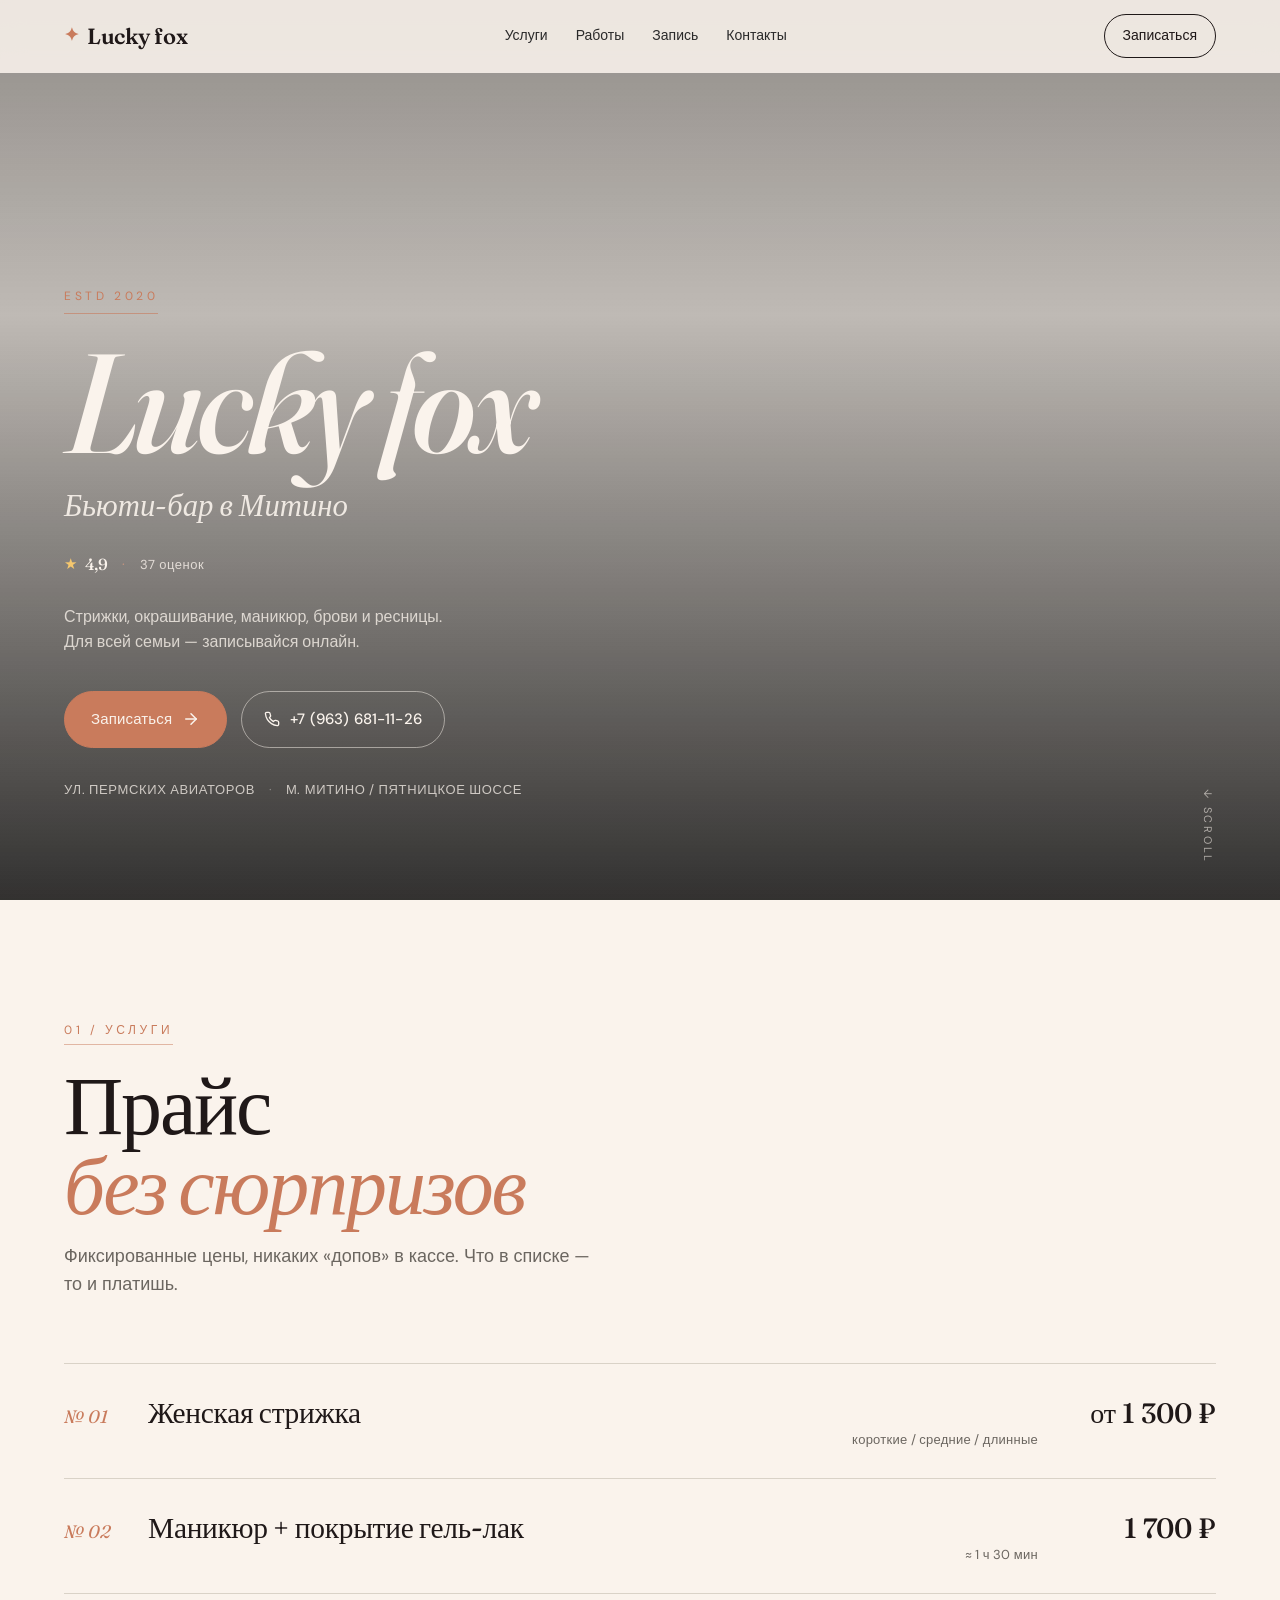
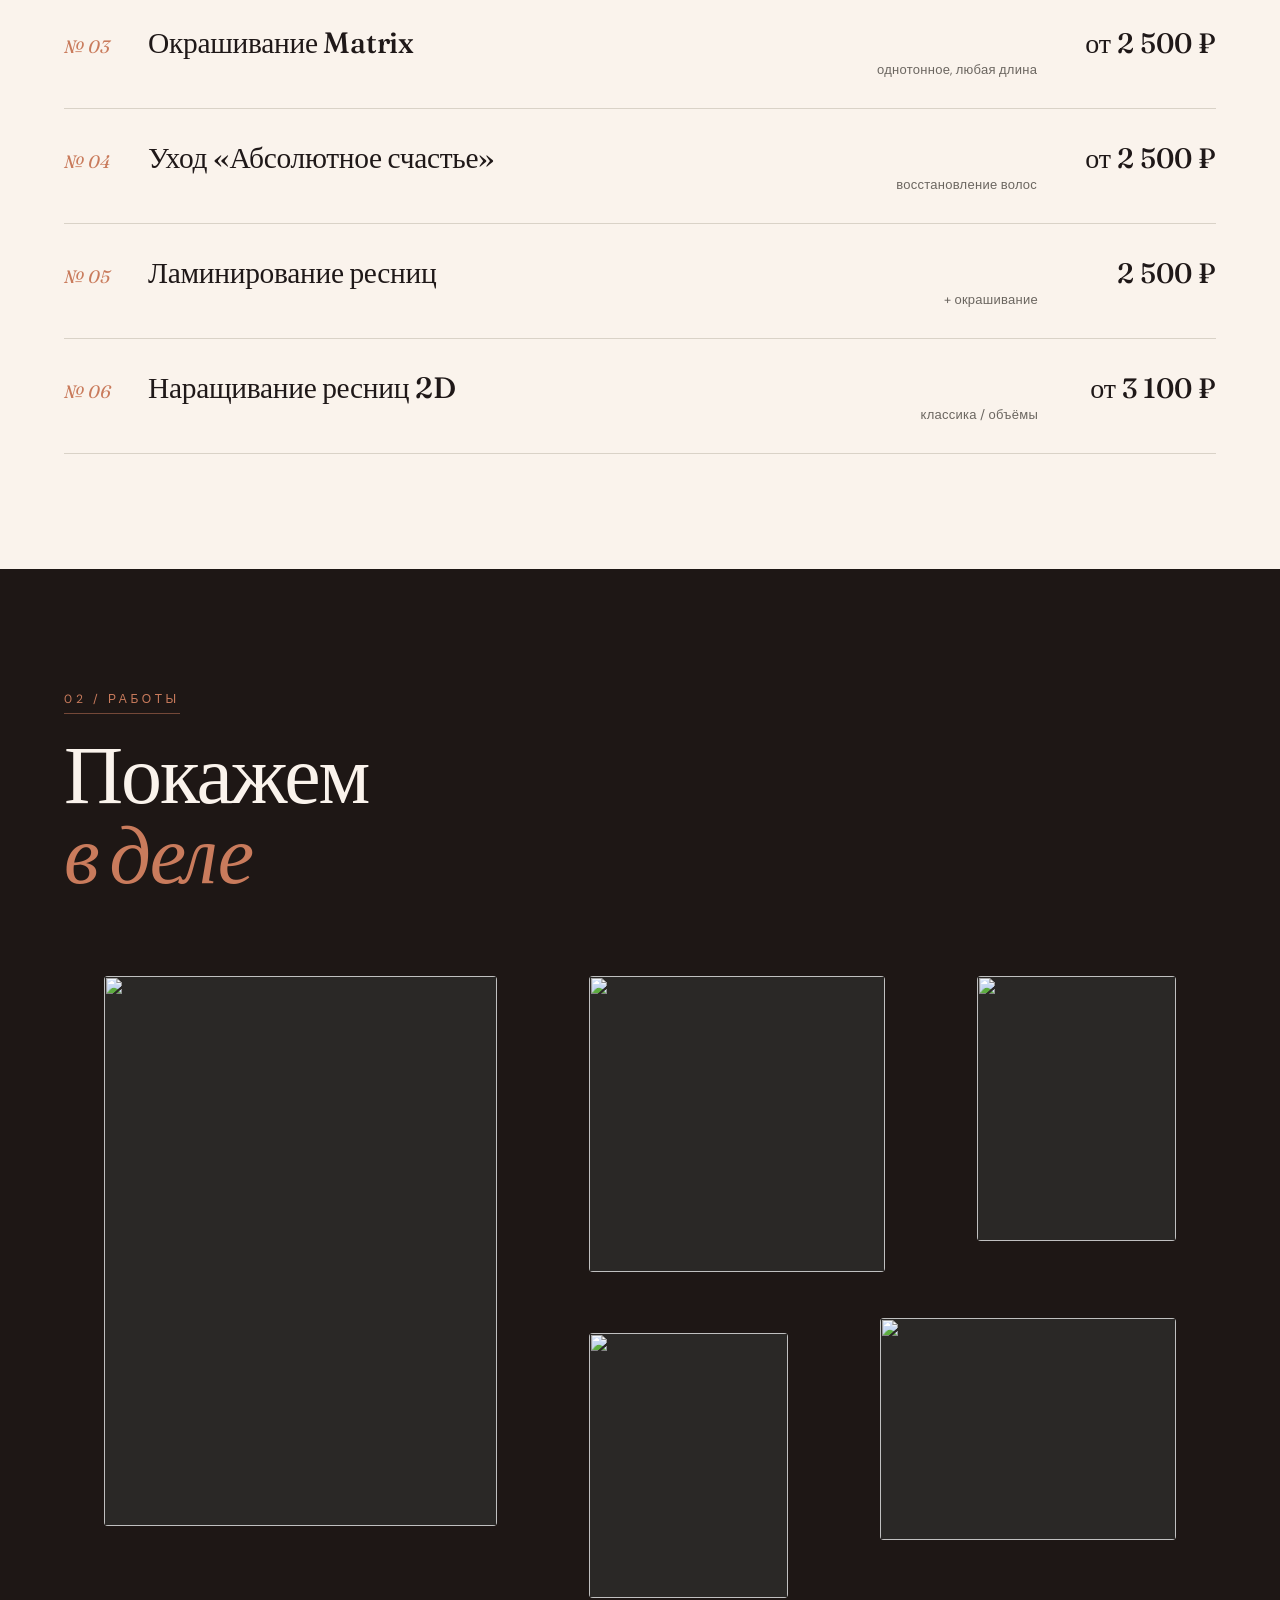
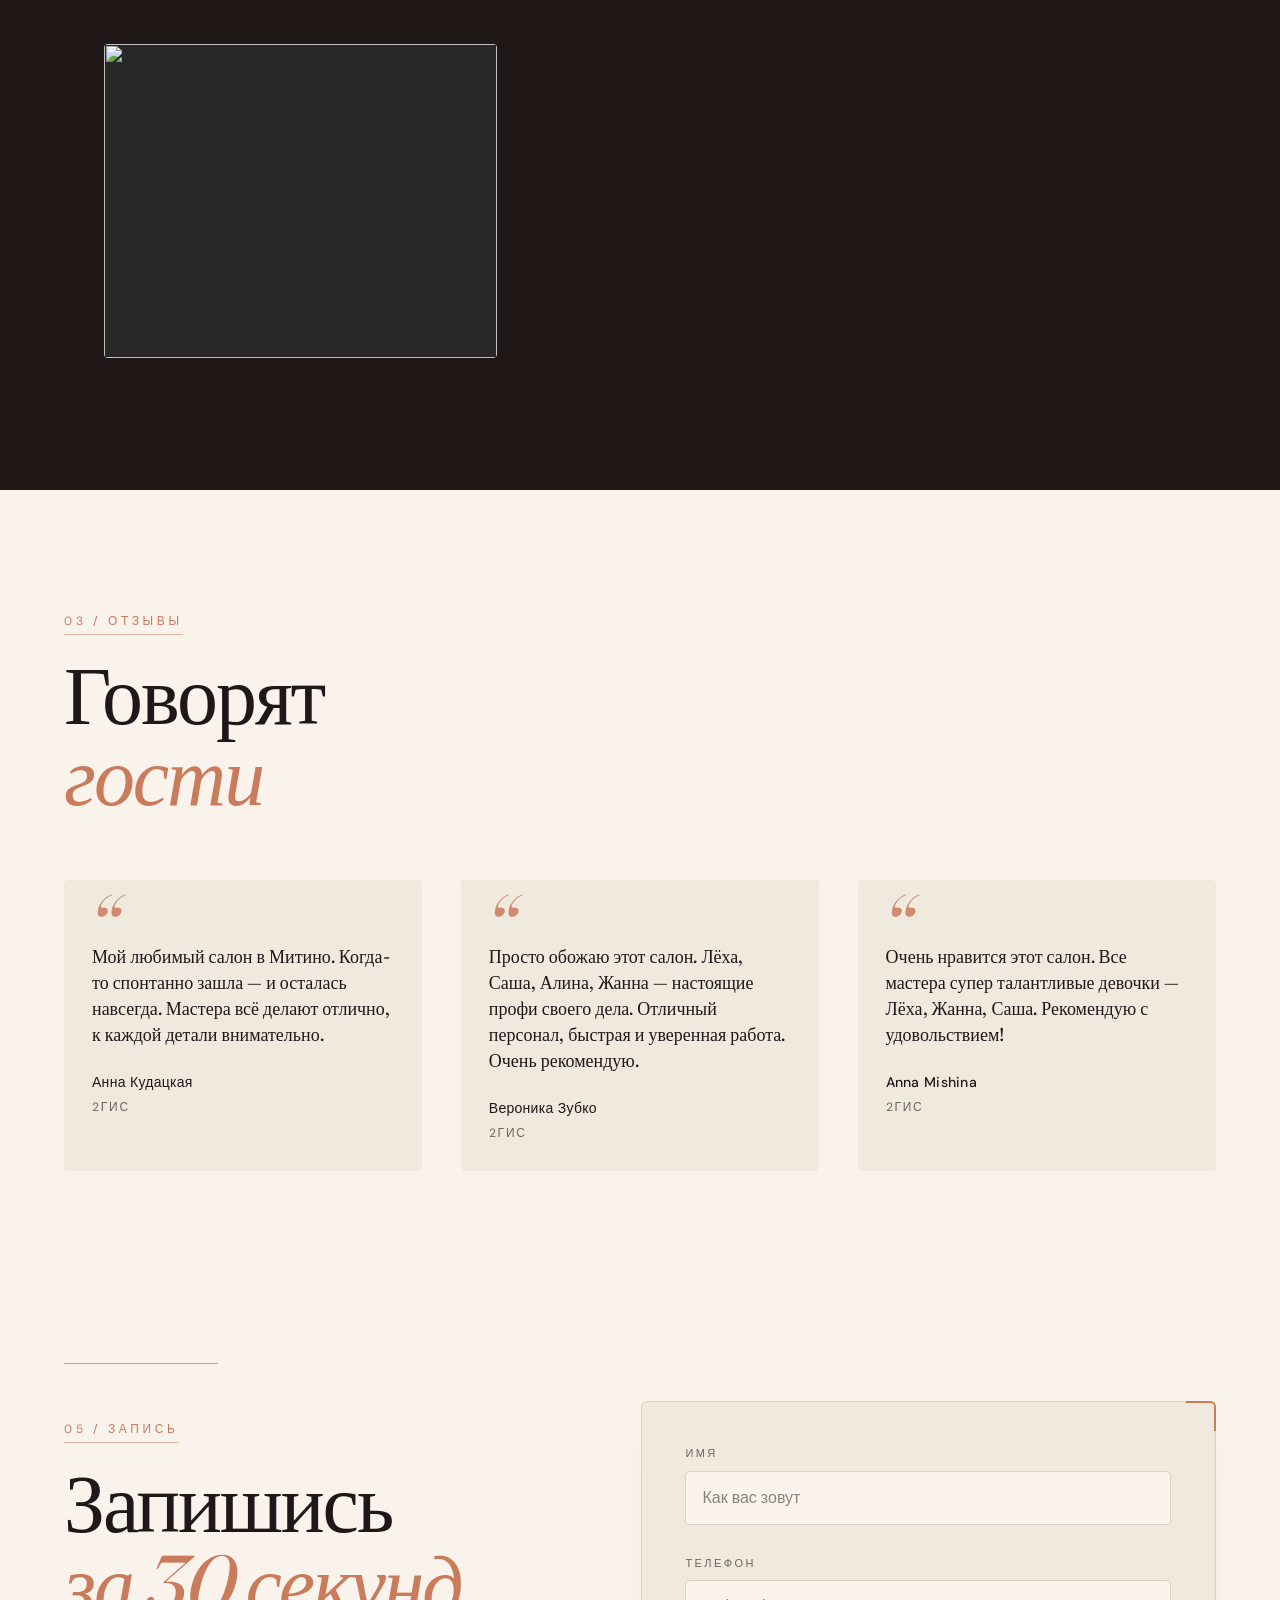
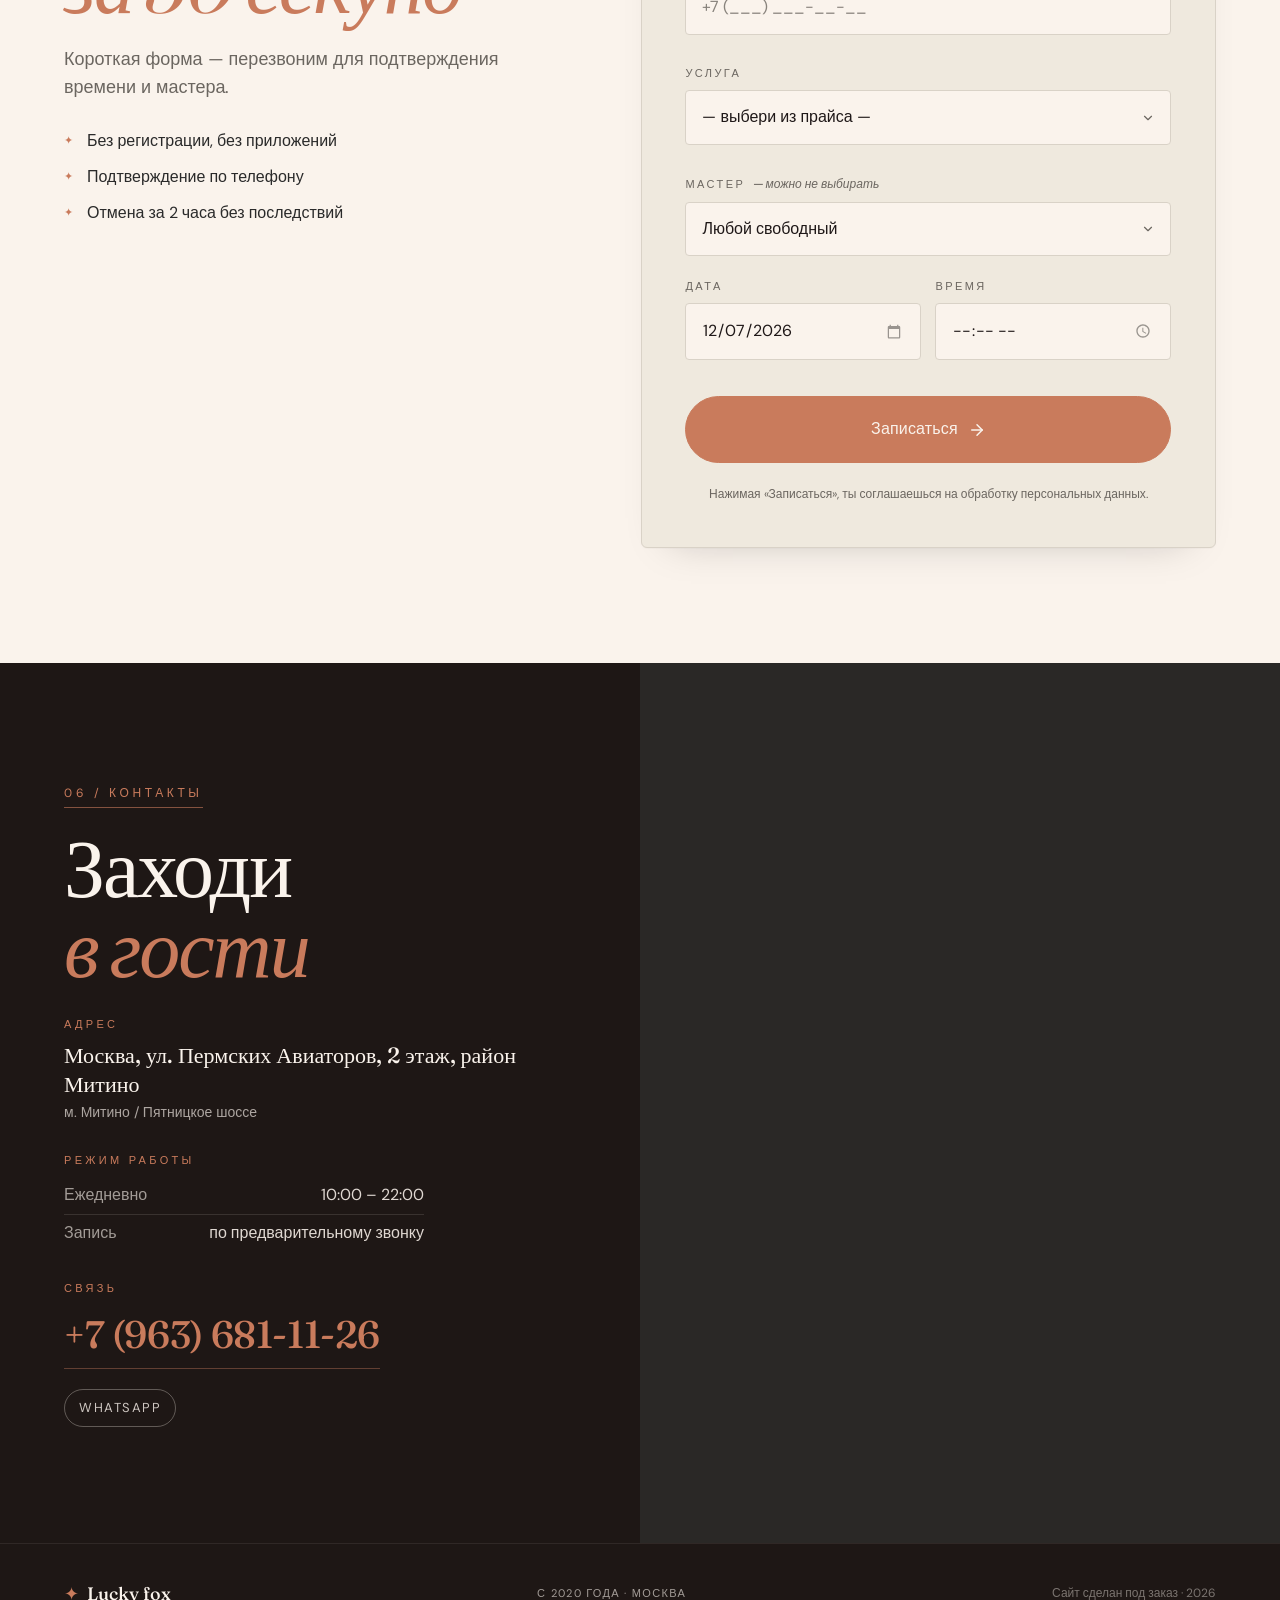
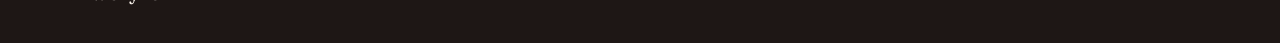
==== lucky-fox.html @ ecc1c4a0 "Lucky fox: initial landing" ====
<!DOCTYPE html>
<html lang="ru">
<head>
  <meta charset="UTF-8" />
  <meta name="viewport" content="width=device-width, initial-scale=1, viewport-fit=cover" />
  <title data-bind="title">Барбершоп</title>
  <meta name="description" content="" data-bind="meta_description" />

  <link rel="preconnect" href="https://fonts.googleapis.com" />
  <link rel="preconnect" href="https://fonts.gstatic.com" crossorigin />
  <link
    href="https://fonts.googleapis.com/css2?family=Fraunces:opsz,wght@9..144,400;9..144,500;9..144,600;9..144,700&family=DM+Sans:opsz,wght@9..40,400;9..40,500;9..40,600&display=swap"
    rel="stylesheet"
  />
  <style>
/* ============================================================
   ТОПОР · Барбершоп — Editorial Minimalism
   Шрифты: Fraunces (display, variable serif) + DM Sans (body)
   Все настраиваемые значения — в :root и инжектятся из config.js
   ============================================================ */

:root {
  /* Цвета (переопределяются из config.js через JS) */
  --accent: #B8835A;
  --accent-dark: #8E5F3E;
  --ink: #0F0F0F;
  --ink-soft: #2A2A2A;
  --muted: #6B6660;
  --line: #D9D2C7;
  --paper: #F5F1EB;
  --paper-soft: #EFE9DE;
  --paper-dark: #1A1A1A;
  --paper-dark-soft: #2A2826;

  /* Типографика */
  --display: "Fraunces", "Times New Roman", serif;
  --body: "DM Sans", -apple-system, BlinkMacSystemFont, "Segoe UI", sans-serif;

  /* Ритм */
  --section-px: clamp(20px, 5vw, 96px);
  --section-py: clamp(64px, 9vw, 140px);
  --max-w: 1320px;
}

* { box-sizing: border-box; }
html { scroll-behavior: smooth; }
body {
  margin: 0;
  font-family: var(--body);
  font-size: 17px;
  line-height: 1.55;
  color: var(--ink);
  background: var(--paper);
  -webkit-font-smoothing: antialiased;
  text-rendering: optimizeLegibility;
}
img { max-width: 100%; display: block; }
a { color: inherit; text-decoration: none; }
button { font: inherit; cursor: pointer; }

/* ===== TOPBAR ===== */
.topbar {
  position: fixed; top: 0; left: 0; right: 0; z-index: 50;
  display: flex; align-items: center; justify-content: space-between;
  padding: 14px var(--section-px);
  background: color-mix(in srgb, var(--paper) 88%, transparent);
  backdrop-filter: blur(12px);
  -webkit-backdrop-filter: blur(12px);
  border-bottom: 1px solid transparent;
  transition: border-color .2s, padding .2s;
}
.topbar.is-scrolled { border-bottom-color: var(--line); padding-top: 10px; padding-bottom: 10px; }
.topbar__brand {
  display: inline-flex; align-items: center; gap: 8px;
  font-family: var(--display); font-weight: 600; font-size: 22px;
  letter-spacing: -.01em;
}
.topbar__mark { color: var(--accent); font-size: 18px; transform: translateY(-1px); }
.topbar__nav { display: flex; gap: 28px; font-size: 14px; }
.topbar__nav a {
  position: relative; padding: 6px 0;
  color: var(--ink-soft); transition: color .15s;
}
.topbar__nav a:hover { color: var(--accent); }
.topbar__cta {
  padding: 10px 18px;
  border: 1px solid var(--ink);
  border-radius: 999px;
  font-size: 14px; font-weight: 500;
  transition: background .15s, color .15s;
}
.topbar__cta:hover { background: var(--ink); color: var(--paper); }

@media (max-width: 820px) {
  .topbar { padding: 10px 16px; }
  .topbar__nav { display: none; }
  .topbar__brand { font-size: 18px; }
  .topbar__cta { padding: 8px 14px; font-size: 13px; }
}

/* ===== HERO ===== */
.hero {
  position: relative; min-height: 100vh;
  display: flex; align-items: flex-end;
  padding: 120px var(--section-px) clamp(60px, 8vw, 100px);
  color: var(--paper); overflow: hidden;
}
.hero__media {
  position: absolute; inset: 0;
  background-size: cover; background-position: center;
  transform: scale(1.05);
  animation: heroZoom 18s ease-out forwards;
}
@keyframes heroZoom { to { transform: scale(1); } }
.hero__veil {
  position: absolute; inset: 0;
  background: linear-gradient(
    180deg,
    rgba(15,15,15,.45) 0%,
    rgba(15,15,15,.25) 35%,
    rgba(15,15,15,.85) 100%
  );
}
.hero__inner {
  position: relative;
  max-width: 880px;
  width: 100%;
}
.hero__est {
  display: inline-block;
  font-size: 12px; letter-spacing: .3em; text-transform: uppercase;
  color: var(--accent);
  padding-bottom: 8px;
  border-bottom: 1px solid color-mix(in srgb, var(--accent) 60%, transparent);
  margin-bottom: 24px;
  animation: fadeUp .8s .1s both;
}
.hero__title {
  font-family: var(--display);
  font-weight: 500;
  font-size: clamp(56px, 11vw, 168px);
  line-height: .92;
  letter-spacing: -.035em;
  margin: 0 0 18px;
  animation: fadeUp .9s .25s both;
}
.hero__title-name { font-style: italic; }
.hero__tagline {
  font-family: var(--display);
  font-size: clamp(22px, 2.4vw, 32px);
  font-weight: 400;
  font-style: italic;
  margin: 0 0 28px;
  line-height: 1.25;
  max-width: 660px;
  color: color-mix(in srgb, var(--paper) 90%, transparent);
  animation: fadeUp .9s .4s both;
}
.hero__trust {
  display: flex; flex-wrap: wrap; align-items: center;
  gap: 14px;
  margin: 0 0 28px;
  font-size: 13px;
  letter-spacing: .04em;
  color: color-mix(in srgb, var(--paper) 80%, transparent);
  animation: fadeUp .9s .5s both;
}
.hero__trust:empty { display: none; }
.hero__trust-rating {
  display: inline-flex; align-items: center; gap: 7px;
  color: var(--paper);
}
.hero__trust-star { color: #F5C76E; font-size: 15px; line-height: 1; }
.hero__trust-rating strong {
  font-family: var(--display); font-weight: 500;
  font-size: 16px; letter-spacing: -.01em;
}
.hero__trust-sep {
  color: color-mix(in srgb, var(--accent) 75%, var(--paper));
  font-size: 14px;
  opacity: .8;
  user-select: none;
}
.hero__trust-award {
  display: inline-flex; align-items: center; gap: 6px;
  font-style: italic;
  color: color-mix(in srgb, var(--accent) 80%, var(--paper));
}
.hero__trust-award::before {
  content: "✦";
  color: var(--accent);
  font-size: 10px;
  font-style: normal;
}
.hero__offer {
  font-size: 16px;
  max-width: 540px;
  margin: 0 0 36px;
  white-space: pre-line;
  color: color-mix(in srgb, var(--paper) 78%, transparent);
  animation: fadeUp .9s .55s both;
}
.hero__cta-row {
  display: flex; flex-wrap: wrap; gap: 14px;
  margin-bottom: 32px;
  animation: fadeUp .9s .7s both;
}
.hero__address {
  font-size: 13px;
  letter-spacing: .05em;
  text-transform: uppercase;
  color: color-mix(in srgb, var(--paper) 75%, transparent);
  animation: fadeUp .9s .85s both;
}
.hero__address .dot { margin: 0 10px; opacity: .5; }
.hero__scroll {
  position: absolute;
  right: var(--section-px); bottom: clamp(20px, 4vw, 36px);
  font-size: 11px; letter-spacing: .25em; text-transform: uppercase;
  color: color-mix(in srgb, var(--paper) 60%, transparent);
  writing-mode: vertical-rl;
  animation: fadeUp 1s 1s both, bounce 2.6s 2s ease-in-out infinite;
}
@keyframes fadeUp { from { opacity: 0; transform: translateY(24px); } to { opacity: 1; transform: none; } }
@keyframes bounce { 0%, 100% { transform: translateY(0); } 50% { transform: translateY(8px); } }

@media (max-width: 600px) {
  .hero { min-height: 94vh; padding-bottom: 80px; }
  .hero__scroll { display: none; }
  .hero__address { font-size: 12px; }
  .hero__cta-row { width: 100%; }
}

/* ===== BUTTONS ===== */
.btn {
  display: inline-flex; align-items: center; gap: 10px;
  padding: 16px 26px;
  border-radius: 999px;
  font-size: 15px; font-weight: 500;
  letter-spacing: .01em;
  transition: transform .15s, background .15s, color .15s, border-color .15s;
}
.btn:active { transform: translateY(1px); }
.btn--solid {
  background: var(--accent); color: var(--paper);
  border: 1px solid var(--accent);
}
.btn--solid:hover { background: var(--accent-dark); border-color: var(--accent-dark); }
.btn--solid .btn__phone {
  font-family: var(--display); font-weight: 500; font-size: 16px;
  opacity: .85;
}
.btn--ghost {
  background: transparent; color: var(--paper);
  border: 1px solid color-mix(in srgb, var(--paper) 50%, transparent);
}
.btn--ghost:hover {
  border-color: var(--paper);
  background: color-mix(in srgb, var(--paper) 10%, transparent);
}
.btn--ghost-dark {
  background: transparent; color: var(--ink);
  border: 1px solid var(--ink);
}
.btn--ghost-dark:hover { background: var(--ink); color: var(--paper); }
.btn--with-arrow .btn__arrow { transition: transform .25s cubic-bezier(.5,.05,.2,1); }
.btn--with-arrow:hover .btn__arrow { transform: translateX(4px); }
.btn--with-icon { padding: 14px 22px; }
.btn--book {
  padding: 20px 32px;
  font-size: 16px;
  width: 100%;
  justify-content: center;
}
.btn--book .btn__spinner { display: none; animation: spin 1s linear infinite; }
.btn--book.is-loading { pointer-events: none; opacity: .85; }
.btn--book.is-loading .btn__label,
.btn--book.is-loading .btn__arrow { display: none; }
.btn--book.is-loading .btn__spinner { display: inline-block; }
@keyframes spin { to { transform: rotate(360deg); } }

/* ===== SECTIONS ===== */
.section {
  padding: var(--section-py) var(--section-px);
  position: relative;
}
.section--paper { background: var(--paper); color: var(--ink); }
.section--dark { background: var(--paper-dark); color: var(--paper); }
.section__head { max-width: var(--max-w); margin: 0 auto clamp(40px, 5vw, 72px); }
.section__head--inverse { color: var(--paper); }
.eyebrow {
  display: inline-block;
  font-size: 12px; letter-spacing: .3em; text-transform: uppercase;
  color: var(--accent); margin-bottom: 20px;
  padding-bottom: 4px;
  border-bottom: 1px solid color-mix(in srgb, var(--accent) 50%, transparent);
}
.eyebrow--inverse { color: var(--accent); border-bottom-color: color-mix(in srgb, var(--accent) 60%, transparent); }
.section__title {
  font-family: var(--display);
  font-weight: 500;
  font-size: clamp(42px, 6.4vw, 96px);
  line-height: .98;
  letter-spacing: -.025em;
  margin: 0 0 18px;
  max-width: 900px;
}
.section__title em { font-style: italic; color: var(--accent); font-weight: 400; }
.section__title--inverse em { color: var(--accent); }
.section__lede {
  font-size: 18px;
  max-width: 540px;
  color: var(--muted);
  margin: 0;
}

/* ===== SERVICES ===== */
.services {
  list-style: none; padding: 0; margin: 0 auto;
  max-width: var(--max-w);
  border-top: 1px solid var(--line);
}
.services__item {
  display: grid;
  grid-template-columns: 60px 1fr auto auto;
  gap: 24px;
  align-items: baseline;
  padding: 28px 0;
  border-bottom: 1px solid var(--line);
  transition: padding .25s, background .25s;
}
.services__item:hover { padding-left: 12px; padding-right: 12px; background: var(--paper-soft); }
.services__num {
  font-family: var(--display);
  font-style: italic;
  font-size: 18px;
  color: var(--accent);
}
.services__title {
  font-family: var(--display);
  font-size: clamp(22px, 2.3vw, 30px);
  font-weight: 500;
  letter-spacing: -.01em;
  line-height: 1.15;
}
.services__note {
  font-size: 13px;
  color: var(--muted);
  letter-spacing: .02em;
  text-align: right;
}
.services__price {
  font-family: var(--display);
  font-size: clamp(20px, 2.2vw, 28px);
  font-weight: 500;
  color: var(--ink);
  white-space: nowrap;
  min-width: 130px;
  text-align: right;
}

@media (max-width: 700px) {
  .services__item {
    grid-template-columns: 32px 1fr;
    gap: 12px;
    padding: 22px 0;
  }
  .services__item:hover { padding-left: 0; padding-right: 0; background: transparent; }
  .services__title { font-size: 19px; grid-column: 2; }
  .services__num { font-size: 14px; align-self: start; padding-top: 4px; }
  .services__price { grid-column: 2; text-align: left; font-size: 18px; min-width: 0; margin-top: 4px; }
  .services__note { grid-column: 2; text-align: left; }
}

/* ===== GALLERY ===== */
.gallery {
  max-width: var(--max-w); margin: 0 auto;
  display: grid;
  grid-template-columns: repeat(12, 1fr);
  gap: 12px;
  align-items: start;
}
.gallery__item {
  position: relative;
  overflow: hidden;
  border-radius: 4px;
  background: var(--paper-dark-soft);
  aspect-ratio: 4 / 5;
}
/* Асимметричный паттерн для первых 6: */
.gallery__item:nth-child(1) { grid-column: span 5; grid-row: span 2; aspect-ratio: 5 / 7; }
.gallery__item:nth-child(2) { grid-column: span 4; aspect-ratio: 1 / 1; }
.gallery__item:nth-child(3) { grid-column: span 3; aspect-ratio: 3 / 4; }
.gallery__item:nth-child(4) { grid-column: span 3; aspect-ratio: 3 / 4; margin-top: 32px; }
.gallery__item:nth-child(5) { grid-column: span 4; aspect-ratio: 4 / 3; }
.gallery__item:nth-child(6) { grid-column: span 5; aspect-ratio: 5 / 4; }
.gallery__item:nth-child(n+7) { grid-column: span 4; }
.gallery__img {
  width: 100%; height: 100%;
  object-fit: cover;
  transition: transform .8s cubic-bezier(.16,.84,.44,1);
  filter: saturate(.92);
}
.gallery__item:hover .gallery__img { transform: scale(1.04); }
@media (max-width: 820px) {
  .gallery { grid-template-columns: repeat(2, 1fr); gap: 8px; }
  .gallery__item,
  .gallery__item:nth-child(1),
  .gallery__item:nth-child(2),
  .gallery__item:nth-child(3),
  .gallery__item:nth-child(4),
  .gallery__item:nth-child(5),
  .gallery__item:nth-child(6),
  .gallery__item:nth-child(n+7) { grid-column: span 1; grid-row: auto; aspect-ratio: 4 / 5; margin-top: 0; }
  .gallery__item:nth-child(1) { grid-column: 1 / -1; aspect-ratio: 5 / 4; }
}

/* ===== REVIEWS ===== */
.reviews {
  max-width: var(--max-w); margin: 0 auto;
  display: grid;
  grid-template-columns: repeat(3, 1fr);
  gap: clamp(20px, 3vw, 48px);
}
.review {
  position: relative;
  padding: 32px 28px 28px;
  background: var(--paper-soft);
  border-radius: 4px;
}
.review__mark {
  font-family: var(--display);
  font-style: italic;
  font-size: 92px;
  color: var(--accent);
  line-height: .5;
  position: absolute;
  top: 28px; left: 22px;
  opacity: .85;
}
.review__text {
  font-family: var(--display);
  font-size: 18px;
  font-weight: 400;
  line-height: 1.45;
  color: var(--ink);
  margin: 32px 0 24px;
  position: relative;
}
.review__author {
  font-size: 14px;
  font-weight: 500;
  letter-spacing: .02em;
}
.review__source {
  font-size: 12px;
  letter-spacing: .15em;
  text-transform: uppercase;
  color: var(--muted);
  margin-top: 4px;
}
@media (max-width: 820px) { .reviews { grid-template-columns: 1fr; } }

/* ===== MASTERS ===== */
.masters {
  max-width: var(--max-w); margin: 0 auto;
  display: grid;
  grid-template-columns: repeat(3, 1fr);
  gap: clamp(20px, 3vw, 56px);
}
.master__photo-wrap {
  aspect-ratio: 3 / 4;
  overflow: hidden;
  margin-bottom: 18px;
  background: var(--paper-soft);
  border-radius: 4px;
}
.master__photo {
  width: 100%; height: 100%; object-fit: cover;
  filter: grayscale(.15) saturate(.95);
  transition: transform .8s cubic-bezier(.16,.84,.44,1), filter .4s;
}
.master:hover .master__photo { transform: scale(1.03); filter: grayscale(0) saturate(1); }
.master__name {
  font-family: var(--display);
  font-size: 24px; font-weight: 500;
  letter-spacing: -.01em;
  margin: 0 0 4px;
}
.master__role {
  font-size: 13px;
  letter-spacing: .12em;
  text-transform: uppercase;
  color: var(--muted);
}
@media (max-width: 820px) { .masters { grid-template-columns: repeat(2, 1fr); } }
@media (max-width: 480px) { .masters { grid-template-columns: 1fr; } }

/* ===== CONTACTS ===== */
.section--contacts { padding: 0; }
.contacts {
  display: grid;
  grid-template-columns: 1fr 1fr;
  min-height: 640px;
}
.contacts__col--info {
  padding: var(--section-py) var(--section-px);
}
.contacts__col--map {
  background: var(--paper-dark-soft);
  position: relative;
  min-height: 480px;
}
.contacts__block { margin-top: 28px; }
.contacts__label {
  font-size: 11px; letter-spacing: .3em; text-transform: uppercase;
  color: var(--accent); margin-bottom: 8px;
}
.contacts__value {
  font-family: var(--display);
  font-size: 22px; font-weight: 500;
  line-height: 1.3;
  color: var(--paper);
}
.contacts__sub { font-size: 14px; color: color-mix(in srgb, var(--paper) 65%, transparent); margin-top: 4px; }
.contacts__phone {
  display: inline-block;
  font-family: var(--display);
  font-size: clamp(28px, 3vw, 40px);
  font-weight: 500;
  color: var(--accent);
  letter-spacing: -.01em;
  border-bottom: 1px solid color-mix(in srgb, var(--accent) 40%, transparent);
  padding-bottom: 4px;
  transition: color .15s, border-color .15s;
}
.contacts__phone:hover { color: var(--paper); border-color: var(--paper); }
.contacts__socials { display: flex; gap: 16px; margin-top: 20px; }
.contacts__socials a {
  font-size: 13px;
  letter-spacing: .12em;
  text-transform: uppercase;
  color: color-mix(in srgb, var(--paper) 80%, transparent);
  padding: 8px 14px;
  border: 1px solid color-mix(in srgb, var(--paper) 30%, transparent);
  border-radius: 999px;
  transition: border-color .15s, color .15s;
}
.contacts__socials a:hover { color: var(--paper); border-color: var(--paper); }
.hours { list-style: none; padding: 0; margin: 0; }
.hours li {
  display: flex; justify-content: space-between;
  padding: 6px 0;
  font-size: 16px;
  color: color-mix(in srgb, var(--paper) 88%, transparent);
  border-bottom: 1px solid color-mix(in srgb, var(--paper) 12%, transparent);
  max-width: 360px;
}
.hours li:last-child { border-bottom: none; }
.hours span:first-child { color: color-mix(in srgb, var(--paper) 60%, transparent); }

.map { width: 100%; height: 100%; min-height: 480px; }
.map iframe { width: 100%; height: 100%; border: 0; display: block; }

@media (max-width: 900px) {
  .contacts { grid-template-columns: 1fr; }
  .contacts__col--map { min-height: 340px; order: 2; }
  .map { min-height: 340px; }
}

/* ===== FOOTER ===== */
.footer {
  padding: 36px var(--section-px);
  background: var(--paper-dark);
  color: color-mix(in srgb, var(--paper) 60%, transparent);
  display: flex; flex-wrap: wrap; align-items: center; justify-content: space-between;
  gap: 16px;
  font-size: 13px;
  border-top: 1px solid color-mix(in srgb, var(--paper) 8%, transparent);
}
.footer__brand {
  font-family: var(--display);
  font-size: 18px; font-weight: 500;
  color: var(--paper);
  display: inline-flex; gap: 8px;
}
.footer__mark { color: var(--accent); }
.footer__est { letter-spacing: .12em; text-transform: uppercase; font-size: 11px; }
.footer__signature { font-size: 12px; opacity: .7; }

/* ============================================================
   ===== SECTION: BOOKING (форма записи) ======================
   ============================================================ */
.section--booking { background: var(--paper); position: relative; }
.section--booking::before {
  /* Тонкая декоративная линия сверху, отделяющая от мастеров */
  content: "";
  display: block;
  height: 1px;
  width: clamp(80px, 12vw, 160px);
  background: var(--accent);
  position: absolute;
  top: clamp(40px, 6vw, 80px);
  left: var(--section-px);
  opacity: .7;
}

.booking {
  max-width: var(--max-w);
  margin: 0 auto;
  display: grid;
  grid-template-columns: 1fr 1.15fr;
  gap: clamp(40px, 6vw, 96px);
  align-items: start;
  position: relative;
}

.booking__head { padding-top: clamp(8px, 1vw, 16px); }
.booking__head .eyebrow { margin-bottom: 20px; }
.booking__head .section__title { margin-bottom: 22px; }
.booking__head .section__lede { margin-bottom: 28px; }

.booking__points {
  list-style: none; padding: 0; margin: 0;
  display: flex; flex-direction: column;
  gap: 14px;
}
.booking__points li {
  display: flex; align-items: baseline;
  gap: 14px;
  font-size: 16px;
  color: var(--ink-soft);
  line-height: 1.4;
}
.booking__bullet {
  color: var(--accent);
  font-size: 11px;
  transform: translateY(-2px);
}

/* ===== Карточка формы ===== */
.booking__form {
  background: var(--paper-soft);
  border: 1px solid var(--line);
  border-radius: 6px;
  padding: clamp(28px, 3.4vw, 48px);
  display: flex; flex-direction: column;
  gap: 22px;
  position: relative;
  box-shadow: 0 1px 0 rgba(0,0,0,.02), 0 20px 40px -30px rgba(15,15,15,.25);
}
.booking__form[hidden], .booking__success[hidden] { display: none !important; }
/* декоративный «угол» в верхнем правом — едва заметный editorial-штрих */
.booking__form::before {
  content: "";
  position: absolute;
  top: -1px; right: -1px;
  width: 28px; height: 28px;
  border-top: 2px solid var(--accent);
  border-right: 2px solid var(--accent);
  border-top-right-radius: 6px;
  pointer-events: none;
}

/* ===== Поля ===== */
.field { display: flex; flex-direction: column; gap: 8px; }
.field__label {
  font-size: 11px;
  letter-spacing: .22em;
  text-transform: uppercase;
  color: var(--muted);
  font-weight: 500;
}
.field__opt {
  text-transform: none;
  letter-spacing: 0;
  font-style: italic;
  color: var(--muted);
  font-size: 12px;
  margin-left: 2px;
}
.field__input {
  font: inherit;
  font-family: var(--body);
  font-size: 16px;
  color: var(--ink);
  background: var(--paper);
  border: 1px solid var(--line);
  border-radius: 4px;
  padding: 14px 16px;
  width: 100%;
  outline: none;
  transition: border-color .15s, background .15s, box-shadow .15s;
  -webkit-appearance: none;
  appearance: none;
}
.field__input::placeholder { color: color-mix(in srgb, var(--muted) 80%, transparent); }
.field__input:hover { border-color: color-mix(in srgb, var(--accent) 50%, var(--line)); }
.field__input:focus {
  border-color: var(--accent);
  background: var(--paper);
  box-shadow: 0 0 0 3px color-mix(in srgb, var(--accent) 18%, transparent);
}
.field--invalid .field__input { border-color: #B84A4A; background: #FBF3F3; }
.field--invalid .field__input:focus { box-shadow: 0 0 0 3px rgba(184,74,74,.15); }
.field__error {
  font-size: 12px;
  color: #B84A4A;
  letter-spacing: .01em;
  min-height: 0;
  opacity: 0;
  transition: opacity .15s;
}
.field--invalid .field__error { opacity: 1; }

/* select wrapper с кастомной стрелкой */
.field__select-wrap { position: relative; }
.field__select {
  padding-right: 42px;
  cursor: pointer;
  background: var(--paper);
}
.field__select-caret {
  position: absolute;
  right: 16px; top: 50%;
  transform: translateY(-50%);
  pointer-events: none;
  color: var(--muted);
}

/* Дата/время — две колонки */
.field-row {
  display: grid;
  grid-template-columns: 1fr 1fr;
  gap: 14px;
}
/* native date/time picker — иконка контрастнее */
input[type="date"]::-webkit-calendar-picker-indicator,
input[type="time"]::-webkit-calendar-picker-indicator {
  opacity: .55;
  cursor: pointer;
  filter: invert(28%) sepia(8%) saturate(280%) hue-rotate(2deg);
}
input[type="date"]:hover::-webkit-calendar-picker-indicator,
input[type="time"]:hover::-webkit-calendar-picker-indicator { opacity: 1; }

/* CTA подача — pulse-эффект на десктопе, привлекает внимание без агрессии */
.btn--book {
  margin-top: 6px;
  position: relative;
}
.btn--book::after {
  content: "";
  position: absolute;
  inset: 0;
  border-radius: 999px;
  border: 2px solid var(--accent);
  opacity: 0;
  animation: btnPulse 3.2s ease-out 1s infinite;
  pointer-events: none;
}
@keyframes btnPulse {
  0%   { opacity: .55; transform: scale(1); }
  70%  { opacity: 0;   transform: scale(1.08); }
  100% { opacity: 0;   transform: scale(1.08); }
}
.btn--book.is-loading::after,
.btn--book:hover::after { display: none; }

.booking__legal {
  font-size: 12px;
  color: var(--muted);
  margin: 0;
  text-align: center;
  line-height: 1.5;
}

/* ===== Success state ===== */
.booking__success {
  background: var(--paper-soft);
  border: 1px solid var(--line);
  border-radius: 6px;
  padding: clamp(48px, 6vw, 84px) clamp(28px, 4vw, 56px);
  text-align: center;
  position: relative;
  animation: successIn .6s cubic-bezier(.16,.84,.44,1);
}
.booking__success::before {
  content: "";
  position: absolute;
  top: -1px; right: -1px;
  width: 40px; height: 40px;
  border-top: 2px solid var(--accent);
  border-right: 2px solid var(--accent);
  border-top-right-radius: 6px;
}
@keyframes successIn { from { opacity: 0; transform: translateY(8px); } to { opacity: 1; transform: none; } }
.booking__success-mark {
  display: inline-block;
  font-size: 32px;
  color: var(--accent);
  margin-bottom: 18px;
  animation: markIn .8s .2s both cubic-bezier(.16,.84,.44,1);
}
@keyframes markIn { from { opacity: 0; transform: scale(.5) rotate(-12deg); } to { opacity: 1; transform: none; } }
.booking__success-title {
  font-family: var(--display);
  font-weight: 500;
  font-size: clamp(36px, 5vw, 64px);
  line-height: 1;
  letter-spacing: -.025em;
  margin: 0 0 16px;
  color: var(--ink);
}
.booking__success-title em { font-style: italic; color: var(--accent); font-weight: 400; }
.booking__success-lede {
  font-size: 17px;
  color: var(--ink-soft);
  max-width: 460px;
  margin: 0 auto 32px;
  line-height: 1.55;
}
.booking__success-actions {
  display: flex; flex-direction: column;
  align-items: center; gap: 14px;
}
.booking__again {
  background: none; border: 0;
  color: var(--muted);
  font-size: 13px;
  font-style: italic;
  text-decoration: underline;
  text-underline-offset: 3px;
  text-decoration-thickness: 1px;
  cursor: pointer;
  padding: 4px 8px;
}
.booking__again:hover { color: var(--ink); }

/* ===== Mobile layout ===== */
@media (max-width: 900px) {
  .booking { grid-template-columns: 1fr; gap: 36px; }
  .booking__head .section__title { font-size: clamp(40px, 9vw, 64px); }
  .field-row { grid-template-columns: 1fr 1fr; gap: 10px; }
  .booking__form { padding: 24px; }
  .field__input { font-size: 16px; padding: 13px 14px; } /* 16px чтобы iOS не зумил */
}
@media (max-width: 420px) {
  .field-row { grid-template-columns: 1fr; }
}

/* ===== FAB (плавающая кнопка записи) ===== */
.fab {
  position: fixed; right: 16px; bottom: 16px;
  z-index: 60;
  display: none;
  align-items: center; gap: 10px;
  padding: 14px 18px;
  background: var(--accent);
  color: var(--paper);
  border-radius: 999px;
  box-shadow: 0 10px 30px rgba(184, 131, 90, .35), 0 4px 10px rgba(0,0,0,.15);
  font-family: var(--display);
  font-weight: 500;
  font-size: 15px;
  transition: transform .15s, background .15s;
  padding-bottom: max(14px, env(safe-area-inset-bottom));
}
.fab:active { transform: scale(.97); background: var(--accent-dark); }
@media (max-width: 900px) {
  .fab { display: inline-flex; }
}

</style>
</head>
<body>
  <!-- Шапка (мини, прилипает к верху) -->
  <header class="topbar" id="topbar">
    <a class="topbar__brand" href="#top">
      <span class="topbar__mark">✦</span>
      <span data-bind="name">—</span>
    </a>
    <nav class="topbar__nav">
      <a href="#services">Услуги</a>
      <a href="#gallery">Работы</a>
      <a href="#masters">Мастера</a>
      <a href="#booking">Запись</a>
      <a href="#contacts">Контакты</a>
    </nav>
    <a class="topbar__cta" href="#booking">Записаться</a>
  </header>

  <!-- HERO -->
  <section class="hero" id="top">
    <div class="hero__media" data-bind-style="backgroundImage:hero_image_css"></div>
    <div class="hero__veil"></div>
    <div class="hero__inner">
      <div class="hero__est">
        ESTD <span data-bind="est_year">—</span>
      </div>
      <h1 class="hero__title">
        <span class="hero__title-name" data-bind="name">—</span>
      </h1>
      <p class="hero__tagline" data-bind="tagline">—</p>
      <div class="hero__trust" id="hero-trust"><!-- наполняется из config.trust --></div>
      <p class="hero__offer" data-bind="offer">—</p>
      <div class="hero__cta-row">
        <a class="btn btn--solid btn--with-arrow" href="#booking">
          <span>Записаться</span>
          <svg class="btn__arrow" viewBox="0 0 24 24" width="18" height="18" fill="none" stroke="currentColor" stroke-width="2" stroke-linecap="round" stroke-linejoin="round" aria-hidden="true"><line x1="5" y1="12" x2="19" y2="12"/><polyline points="12 5 19 12 12 19"/></svg>
        </a>
        <a class="btn btn--ghost btn--with-icon" data-bind-attr="href:phone_tel">
          <svg viewBox="0 0 24 24" width="16" height="16" fill="none" stroke="currentColor" stroke-width="2" stroke-linecap="round" stroke-linejoin="round" aria-hidden="true"><path d="M22 16.92v3a2 2 0 0 1-2.18 2 19.79 19.79 0 0 1-8.63-3.07 19.5 19.5 0 0 1-6-6 19.79 19.79 0 0 1-3.07-8.67A2 2 0 0 1 4.11 2h3a2 2 0 0 1 2 1.72 12.84 12.84 0 0 0 .7 2.81 2 2 0 0 1-.45 2.11L8.09 9.91a16 16 0 0 0 6 6l1.27-1.27a2 2 0 0 1 2.11-.45 12.84 12.84 0 0 0 2.81.7A2 2 0 0 1 22 16.92z"/></svg>
          <span data-bind="phone">—</span>
        </a>
      </div>
      <div class="hero__address">
        <span data-bind="address_short">—</span>
        <span class="dot">·</span>
        <span data-bind="metro">—</span>
      </div>
    </div>
    <div class="hero__scroll">↓ scroll</div>
  </section>

  <!-- УСЛУГИ -->
  <section class="section section--paper" id="services">
    <div class="section__head">
      <span class="eyebrow">01 / Услуги</span>
      <h2 class="section__title">Прайс<br /><em>без сюрпризов</em></h2>
      <p class="section__lede">
        Фиксированные цены, никаких «допов» в кассе. Что в списке — то и платишь.
      </p>
    </div>
    <ol class="services" id="services-list">
      <!-- наполняется из config.services -->
    </ol>
  </section>

  <!-- ГАЛЕРЕЯ -->
  <section class="section section--dark" id="gallery">
    <div class="section__head section__head--inverse">
      <span class="eyebrow">02 / Работы</span>
      <h2 class="section__title">Покажем<br /><em>в деле</em></h2>
    </div>
    <div class="gallery" id="gallery-grid">
      <!-- наполняется из config.gallery -->
    </div>
  </section>

  <!-- ОТЗЫВЫ -->
  <section class="section section--paper" id="reviews">
    <div class="section__head">
      <span class="eyebrow">03 / Отзывы</span>
      <h2 class="section__title">Говорят<br /><em>гости</em></h2>
    </div>
    <div class="reviews" id="reviews-list">
      <!-- наполняется из config.reviews -->
    </div>
  </section>

  <!-- МАСТЕРА -->
  <section class="section section--paper" id="masters" data-section="masters">
    <div class="section__head">
      <span class="eyebrow">04 / Команда</span>
      <h2 class="section__title">Те, кто<br /><em>работает с тобой</em></h2>
    </div>
    <div class="masters" id="masters-list">
      <!-- наполняется из config.masters -->
    </div>
  </section>

  <!-- ЗАПИСЬ -->
  <section class="section section--paper section--booking" id="booking">
    <div class="booking">
      <div class="booking__head">
        <span class="eyebrow">05 / Запись</span>
        <h2 class="section__title">Запишись<br /><em>за 30 секунд</em></h2>
        <p class="section__lede">
          Короткая форма — перезвоним для подтверждения времени и мастера.
        </p>
        <ul class="booking__points">
          <li><span class="booking__bullet">✦</span> Без регистрации, без приложений</li>
          <li><span class="booking__bullet">✦</span> Подтверждение по телефону</li>
          <li><span class="booking__bullet">✦</span> Отмена за 2 часа без последствий</li>
        </ul>
      </div>

      <form class="booking__form" id="booking-form" novalidate>
        <div class="field">
          <label class="field__label" for="b-name">Имя</label>
          <input class="field__input" id="b-name" name="name" type="text" required minlength="2" autocomplete="given-name" placeholder="Как вас зовут" />
          <div class="field__error" data-error-for="name"></div>
        </div>

        <div class="field">
          <label class="field__label" for="b-phone">Телефон</label>
          <input class="field__input" id="b-phone" name="phone" type="tel" required inputmode="tel" autocomplete="tel" placeholder="+7 (___) ___-__-__" />
          <div class="field__error" data-error-for="phone"></div>
        </div>

        <div class="field">
          <label class="field__label" for="b-service">Услуга</label>
          <div class="field__select-wrap">
            <select class="field__input field__select" id="b-service" name="service" required>
              <option value="">— выбери из прайса —</option>
            </select>
            <svg class="field__select-caret" viewBox="0 0 24 24" width="14" height="14" fill="none" stroke="currentColor" stroke-width="2" stroke-linecap="round" stroke-linejoin="round" aria-hidden="true"><polyline points="6 9 12 15 18 9"/></svg>
          </div>
          <div class="field__error" data-error-for="service"></div>
        </div>

        <div class="field">
          <label class="field__label" for="b-master">
            Мастер <span class="field__opt">— можно не выбирать</span>
          </label>
          <div class="field__select-wrap">
            <select class="field__input field__select" id="b-master" name="master">
              <option value="">Любой свободный</option>
            </select>
            <svg class="field__select-caret" viewBox="0 0 24 24" width="14" height="14" fill="none" stroke="currentColor" stroke-width="2" stroke-linecap="round" stroke-linejoin="round" aria-hidden="true"><polyline points="6 9 12 15 18 9"/></svg>
          </div>
        </div>

        <div class="field-row">
          <div class="field">
            <label class="field__label" for="b-date">Дата</label>
            <input class="field__input" id="b-date" name="date" type="date" required />
            <div class="field__error" data-error-for="date"></div>
          </div>
          <div class="field">
            <label class="field__label" for="b-time">Время</label>
            <input class="field__input" id="b-time" name="time" type="time" required step="900" />
            <div class="field__error" data-error-for="time"></div>
          </div>
        </div>

        <button class="btn btn--solid btn--book btn--with-arrow" type="submit" id="booking-submit">
          <span class="btn__label">Записаться</span>
          <svg class="btn__arrow" viewBox="0 0 24 24" width="18" height="18" fill="none" stroke="currentColor" stroke-width="2" stroke-linecap="round" stroke-linejoin="round" aria-hidden="true"><line x1="5" y1="12" x2="19" y2="12"/><polyline points="12 5 19 12 12 19"/></svg>
          <svg class="btn__spinner" viewBox="0 0 24 24" width="20" height="20" fill="none" stroke="currentColor" stroke-width="2" stroke-linecap="round" aria-hidden="true"><circle cx="12" cy="12" r="9" stroke-opacity=".25"/><path d="M21 12a9 9 0 0 0-9-9"/></svg>
        </button>

        <p class="booking__legal">
          Нажимая «Записаться», ты соглашаешься на обработку персональных данных.
        </p>
      </form>

      <!-- Success state — показывается вместо формы после успешной отправки -->
      <div class="booking__success" id="booking-success" hidden>
        <span class="booking__success-mark">✦</span>
        <h3 class="booking__success-title">Заявка<br /><em>принята</em></h3>
        <p class="booking__success-lede">
          Мы свяжемся с тобой в течение часа, чтобы подтвердить время и мастера.
        </p>
        <div class="booking__success-actions">
          <a class="btn btn--ghost-dark btn--with-icon" data-bind-attr="href:phone_tel">
            <svg viewBox="0 0 24 24" width="16" height="16" fill="none" stroke="currentColor" stroke-width="2" stroke-linecap="round" stroke-linejoin="round" aria-hidden="true"><path d="M22 16.92v3a2 2 0 0 1-2.18 2 19.79 19.79 0 0 1-8.63-3.07 19.5 19.5 0 0 1-6-6 19.79 19.79 0 0 1-3.07-8.67A2 2 0 0 1 4.11 2h3a2 2 0 0 1 2 1.72 12.84 12.84 0 0 0 .7 2.81 2 2 0 0 1-.45 2.11L8.09 9.91a16 16 0 0 0 6 6l1.27-1.27a2 2 0 0 1 2.11-.45 12.84 12.84 0 0 0 2.81.7A2 2 0 0 1 22 16.92z"/></svg>
            <span>Позвонить сейчас</span>
          </a>
          <button class="booking__again" id="booking-again" type="button">или записаться ещё раз</button>
        </div>
      </div>
    </div>
  </section>

  <!-- КОНТАКТЫ -->
  <section class="section section--dark section--contacts" id="contacts">
    <div class="contacts">
      <div class="contacts__col contacts__col--info">
        <span class="eyebrow eyebrow--inverse">06 / Контакты</span>
        <h2 class="section__title section__title--inverse">
          Заходи<br /><em>в гости</em>
        </h2>

        <div class="contacts__block">
          <div class="contacts__label">Адрес</div>
          <div class="contacts__value" data-bind="address">—</div>
          <div class="contacts__sub" data-bind="metro">—</div>
        </div>

        <div class="contacts__block">
          <div class="contacts__label">Режим работы</div>
          <ul class="hours" id="hours-list">
            <!-- наполняется из config.hours -->
          </ul>
        </div>

        <div class="contacts__block">
          <div class="contacts__label">Связь</div>
          <a class="contacts__phone" data-bind-attr="href:phone_tel">
            <span data-bind="phone">—</span>
          </a>
          <div class="contacts__socials" id="contacts-socials">
            <!-- наполняется из config.* -->
          </div>
        </div>
      </div>

      <div class="contacts__col contacts__col--map">
        <div class="map" id="map">
          <!-- iframe вставляется через script.js, если задан config.map_embed_src -->
        </div>
      </div>
    </div>
  </section>

  <!-- ФУТЕР -->
  <footer class="footer">
    <div class="footer__brand">
      <span class="footer__mark">✦</span>
      <span data-bind="name">—</span>
    </div>
    <div class="footer__est">
      С <span data-bind="est_year">—</span> года · Москва
    </div>
    <div class="footer__signature">
      Сайт сделан под заказ · <span class="footer__year" id="footer-year"></span>
    </div>
  </footer>

  <!-- Плавающая кнопка записи для мобилы -->
  <a class="fab" href="#booking" aria-label="Записаться">
    <svg viewBox="0 0 24 24" width="20" height="20" fill="none" stroke="currentColor" stroke-width="2" stroke-linecap="round" stroke-linejoin="round" aria-hidden="true">
      <rect x="3" y="4" width="18" height="18" rx="2" ry="2"/>
      <line x1="16" y1="2" x2="16" y2="6"/>
      <line x1="8" y1="2" x2="8" y2="6"/>
      <line x1="3" y1="10" x2="21" y2="10"/>
      <polyline points="9 16 11 18 15 14"/>
    </svg>
    <span class="fab__label">Записаться</span>
  </a>

  <script>
/**
 * Lucky fox, бьюти-бар в Митино.
 * 2ГИС:    https://2gis.ru/moscow/firm/70000001064942504
 *
 * Данные ниже взяты с реальной карточки 2ГИС (рейтинг 4,9 / 37 оценок).
 *
 * ⚠️ Что ещё стоит уточнить с клиентом до отправки:
 *   - Telegram username / ВКонтакте — если есть, добавить
 *   - Год основания (поставил 2020 «на глаз»)
 *   - Фото работ и интерьера от клиента (сейчас stock)
 *   - booking.telegram_bot_token + chat_id — настроить под клиента
 */
window.SITE_CONFIG = {
  // === Идентичность ===
  name: "Lucky fox",
  tagline: "Бьюти-бар в Митино",
  offer: "Стрижки, окрашивание, маникюр, брови и ресницы.\nДля всей семьи — записывайся онлайн.",

  // === Палитра — терракотово-рыжая «лисья», тёплая ===
  colors: {
    accent: "#C97B5C",        // тёплый терракот / медно-лисий
    accent_dark: "#9F5B41",   // насыщенный, для hover
    ink: "#1F1818",           // глубокий уголь
    paper: "#FAF3EC",         // тёплый молочный
    paper_dark: "#1E1715",    // тёмная подложка
  },

  // === Контакты ===
  phone: "+7 (963) 681-11-26",
  phone_link: "+79636811126",
  whatsapp: "+79636811126",
  telegram: "",                              // ⚠️ уточнить username у клиента
  vk: "",                                    // ⚠️ если есть страница ВК — добавить
  instagram: "",                             // соцсеть запрещена в РФ

  // === Trust badge на hero ===
  trust: {
    rating: "4,9",
    review_count: "37",
    review_label: "оценок",
    award: "",                               // ⚠️ если есть награды — добавить
  },

  // === Услуги ===
  // 6 самых популярных позиций — по одной из каждой категории,
  // чтобы клиент с лендинга сразу понял ширину профиля.
  // Полный прайс показывает мастер при записи.
  services: [
    { title: "Женская стрижка",                 price: "от 1 300 ₽", note: "короткие / средние / длинные" },
    { title: "Маникюр + покрытие гель-лак",     price: "1 700 ₽",    note: "≈ 1 ч 30 мин" },
    { title: "Окрашивание Matrix",              price: "от 2 500 ₽", note: "однотонное, любая длина" },
    { title: "Уход «Абсолютное счастье»",       price: "от 2 500 ₽", note: "восстановление волос" },
    { title: "Ламинирование ресниц",            price: "2 500 ₽",    note: "+ окрашивание" },
    { title: "Наращивание ресниц 2D",           price: "от 3 100 ₽", note: "классика / объёмы" },
  ],

  // === Hero-фото (тёплый интерьер салона) ===
  hero_image: "https://images.unsplash.com/photo-1562322140-8baeececf3df?w=1800&q=85",

  // === Галерея работ ===
  // ⚠️ stock — заменим на фото клиента, когда пришлёт.
  gallery: [
    "https://images.unsplash.com/photo-1560066984-138dadb4c035?w=900&q=80",
    "https://images.unsplash.com/photo-1522337360788-8b13dee7a37e?w=900&q=80",
    "https://images.unsplash.com/photo-1595476108010-b4d1f102b1b1?w=900&q=80",
    "https://images.unsplash.com/photo-1633681926022-84c23e8cb2d6?w=900&q=80",
    "https://images.unsplash.com/photo-1604654894610-df63bc536371?w=900&q=80",
    "https://images.unsplash.com/photo-1487412947147-5cebf100ffc2?w=900&q=80",
  ],

  // === Реальные отзывы с 2ГИС ===
  reviews: [
    {
      author: "Анна Кудацкая",
      text: "Мой любимый салон в Митино. Когда-то спонтанно зашла — и осталась навсегда. Мастера всё делают отлично, к каждой детали внимательно.",
      source: "2ГИС",
    },
    {
      author: "Вероника Зубко",
      text: "Просто обожаю этот салон. Лёха, Саша, Алина, Жанна — настоящие профи своего дела. Отличный персонал, быстрая и уверенная работа. Очень рекомендую.",
      source: "2ГИС",
    },
    {
      author: "Anna Mishina",
      text: "Очень нравится этот салон. Все мастера супер талантливые девочки — Лёха, Жанна, Саша. Рекомендую с удовольствием!",
      source: "2ГИС",
    },
  ],

  // === Мастера ===
  // Пока клиент не пришлёт фото — массив пуст, секция автоматически скрывается.
  masters: [],

  // === Адрес и режим ===
  address: "Москва, ул. Пермских Авиаторов, 2 этаж, район Митино",
  address_short: "ул. Пермских Авиаторов",
  metro: "м. Митино / Пятницкое шоссе",
  hours: [
    { days: "Ежедневно", time: "10:00 – 22:00" },
    { days: "Запись",    time: "по предварительному звонку" },
  ],

  // === Карта ===
  map_embed_src: "https://yandex.ru/map-widget/v1/?text=Москва%2C+улица+Пермских+Авиаторов",

  est_year: "2020",  // ⚠️ предположение — уточни у клиента или убери

  // === Форма записи (демо-режим — заявка не уйдёт, пока не настроишь) ===
  booking: {
    telegram_bot_token: "",
    telegram_chat_id: "",
    formspree_endpoint: "",
  },
};

</script>
  <script>
/**
 * Рендеринг лендинга из window.SITE_CONFIG.
 * Связывает HTML-разметку с значениями конфига через data-bind атрибуты.
 *
 * data-bind="ключ"           — заменить textContent элемента значением SITE_CONFIG[ключ]
 * data-bind-attr="attr:ключ" — установить атрибут (например href)
 * data-bind-style="prop:ключ" — установить инлайн-стиль
 * data-bind-show="ключ"      — скрыть элемент, если значение пустое
 */
(function () {
  const cfg = window.SITE_CONFIG || {};

  // === 1) CSS-переменные из палитры ===
  if (cfg.colors) {
    const root = document.documentElement;
    if (cfg.colors.accent)      root.style.setProperty("--accent", cfg.colors.accent);
    if (cfg.colors.accent_dark) root.style.setProperty("--accent-dark", cfg.colors.accent_dark);
    if (cfg.colors.ink)         root.style.setProperty("--ink", cfg.colors.ink);
    if (cfg.colors.paper)       root.style.setProperty("--paper", cfg.colors.paper);
    if (cfg.colors.paper_dark)  root.style.setProperty("--paper-dark", cfg.colors.paper_dark);
  }

  // === 2) Производные значения, используемые в связках ===
  const phoneTel = cfg.phone_link ? `tel:${cfg.phone_link}` : "#";
  const waUrl = cfg.whatsapp ? `https://wa.me/${cfg.whatsapp.replace(/\D/g, "")}` : "";
  const igUrl = cfg.instagram ? `https://instagram.com/${cfg.instagram}` : "";
  const tgUrl = cfg.telegram ? `https://t.me/${cfg.telegram}` : "";
  const heroBg = cfg.hero_image ? `url("${cfg.hero_image}")` : "";

  const derived = {
    phone_tel: phoneTel,
    whatsapp_url: waUrl,
    instagram_url: igUrl,
    telegram_url: tgUrl,
    hero_image_css: heroBg,
    title: cfg.name ? `${cfg.name} · ${cfg.tagline || "Барбершоп"}` : "Барбершоп",
    meta_description: cfg.offer || "",
  };
  const value = (key) => (key in derived ? derived[key] : cfg[key]);

  // === 3) Простые подстановки текста ===
  document.querySelectorAll("[data-bind]").forEach((el) => {
    const key = el.getAttribute("data-bind");
    const v = value(key);
    if (v != null && v !== "") {
      if (el.tagName === "TITLE") el.textContent = v;
      else el.textContent = v;
    }
  });

  // === 4) Атрибуты: data-bind-attr="href:phone_tel" ===
  document.querySelectorAll("[data-bind-attr]").forEach((el) => {
    const [attr, key] = el.getAttribute("data-bind-attr").split(":");
    const v = value(key);
    if (v) el.setAttribute(attr, v);
    if (!v && (attr === "href")) el.removeAttribute("href");
  });

  // === 5) Стили ===
  document.querySelectorAll("[data-bind-style]").forEach((el) => {
    const [prop, key] = el.getAttribute("data-bind-style").split(":");
    const v = value(key);
    if (v) {
      const cssProp = prop.replace(/[A-Z]/g, (m) => "-" + m.toLowerCase());
      el.style.setProperty(cssProp, v);
    }
  });

  // === 6) Скрытие/показ ===
  document.querySelectorAll("[data-bind-show]").forEach((el) => {
    const key = el.getAttribute("data-bind-show");
    const v = cfg[key];
    if (!v) el.style.display = "none";
  });

  // === 7) Meta description ===
  const metaEl = document.querySelector('meta[name="description"]');
  if (metaEl && cfg.offer) {
    metaEl.setAttribute("content", `${cfg.name} — ${cfg.tagline || ""}. ${cfg.offer.split("\n")[0]}`);
  }

  // === 8) Список услуг ===
  const servicesEl = document.getElementById("services-list");
  if (servicesEl && Array.isArray(cfg.services)) {
    servicesEl.innerHTML = cfg.services
      .map(
        (s, i) => `
        <li class="services__item">
          <span class="services__num">№ ${String(i + 1).padStart(2, "0")}</span>
          <div>
            <div class="services__title">${escapeHtml(s.title || "")}</div>
            ${s.note ? `<div class="services__note">${escapeHtml(s.note)}</div>` : ""}
          </div>
          <span class="services__note services__note--desktop">${s.note ? "" : ""}</span>
          <span class="services__price">${escapeHtml(s.price || "")}</span>
        </li>`
      )
      .join("");
  }

  // === 9) Галерея ===
  const galleryEl = document.getElementById("gallery-grid");
  if (galleryEl && Array.isArray(cfg.gallery)) {
    galleryEl.innerHTML = cfg.gallery
      .map(
        (src) => `
        <figure class="gallery__item">
          <img class="gallery__img" src="${escapeAttr(src)}" alt="" loading="lazy" />
        </figure>`
      )
      .join("");
  }

  // === 10) Отзывы ===
  const reviewsEl = document.getElementById("reviews-list");
  if (reviewsEl && Array.isArray(cfg.reviews)) {
    reviewsEl.innerHTML = cfg.reviews
      .map(
        (r) => `
        <article class="review">
          <span class="review__mark">“</span>
          <p class="review__text">${escapeHtml(r.text || "")}</p>
          <div class="review__author">${escapeHtml(r.author || "")}</div>
          ${r.source ? `<div class="review__source">${escapeHtml(r.source)}</div>` : ""}
        </article>`
      )
      .join("");
  }

  // === 11) Мастера ===
  const mastersSection = document.querySelector('[data-section="masters"]');
  const mastersEl = document.getElementById("masters-list");
  if (mastersEl && Array.isArray(cfg.masters) && cfg.masters.length > 0) {
    mastersEl.innerHTML = cfg.masters
      .map(
        (m) => `
        <figure class="master">
          <div class="master__photo-wrap">
            <img class="master__photo" src="${escapeAttr(m.photo || "")}" alt="${escapeAttr(m.name || "")}" loading="lazy" />
          </div>
          <figcaption>
            <h3 class="master__name">${escapeHtml(m.name || "")}</h3>
            ${m.role ? `<div class="master__role">${escapeHtml(m.role)}</div>` : ""}
          </figcaption>
        </figure>`
      )
      .join("");
  } else if (mastersSection) {
    mastersSection.style.display = "none";
    // и спрятать ссылку «Мастера» в шапке, чтобы не вела в никуда
    const navMasters = document.querySelector('.topbar__nav a[href="#masters"]');
    if (navMasters) navMasters.style.display = "none";
  }

  // === 12) Часы работы ===
  const hoursEl = document.getElementById("hours-list");
  if (hoursEl && Array.isArray(cfg.hours)) {
    hoursEl.innerHTML = cfg.hours
      .map(
        (h) => `<li><span>${escapeHtml(h.days || "")}</span><span>${escapeHtml(h.time || "")}</span></li>`
      )
      .join("");
  }

  // === 13) Соцсети в контактах ===
  const socialsEl = document.getElementById("contacts-socials");
  if (socialsEl) {
    const links = [];
    if (cfg.telegram)  links.push(`<a href="https://t.me/${escapeAttr(cfg.telegram)}" target="_blank" rel="noopener">Telegram</a>`);
    if (cfg.whatsapp)  links.push(`<a href="https://wa.me/${escapeAttr(cfg.whatsapp.replace(/\D/g, ""))}" target="_blank" rel="noopener">WhatsApp</a>`);
    if (cfg.vk)        links.push(`<a href="https://vk.com/${escapeAttr(cfg.vk)}" target="_blank" rel="noopener">ВКонтакте</a>`);
    if (cfg.instagram) links.push(`<a href="https://instagram.com/${escapeAttr(cfg.instagram)}" target="_blank" rel="noopener">Instagram</a>`);
    socialsEl.innerHTML = links.join("");
  }

  // === 13b) Trust badge на hero ===
  const trustEl = document.getElementById("hero-trust");
  if (trustEl && cfg.trust) {
    const parts = [];
    if (cfg.trust.rating) {
      parts.push(`<span class="hero__trust-rating"><span class="hero__trust-star">★</span> <strong>${escapeHtml(cfg.trust.rating)}</strong></span>`);
    }
    if (cfg.trust.review_count) {
      const label = cfg.trust.review_label || "отзывов";
      parts.push(`<span class="hero__trust-reviews">${escapeHtml(cfg.trust.review_count)} ${escapeHtml(label)}</span>`);
    }
    if (cfg.trust.award) {
      parts.push(`<span class="hero__trust-award">${escapeHtml(cfg.trust.award)}</span>`);
    }
    if (parts.length) {
      trustEl.innerHTML = parts.join('<span class="hero__trust-sep" aria-hidden="true">·</span>');
    }
  }

  // === 14) Карта (iframe) ===
  const mapEl = document.getElementById("map");
  if (mapEl && cfg.map_embed_src) {
    mapEl.innerHTML = `<iframe src="${escapeAttr(cfg.map_embed_src)}" loading="lazy" referrerpolicy="no-referrer-when-downgrade" allowfullscreen></iframe>`;
  }

  // === 15) Год в футере ===
  const yearEl = document.getElementById("footer-year");
  if (yearEl) yearEl.textContent = new Date().getFullYear();

  // === 15b) ФОРМА ЗАПИСИ =================================
  setupBookingForm(cfg);

  // === 16) Тень шапки при скролле ===
  const topbar = document.getElementById("topbar");
  const onScroll = () => {
    if (window.scrollY > 24) topbar.classList.add("is-scrolled");
    else topbar.classList.remove("is-scrolled");
  };
  window.addEventListener("scroll", onScroll, { passive: true });
  onScroll();

  // ---- утилиты ----
  function escapeHtml(s) {
    return String(s).replace(/[&<>"']/g, (c) => ({"&":"&amp;","<":"&lt;",">":"&gt;","\"":"&quot;","'":"&#39;"}[c]));
  }
  function escapeAttr(s) { return escapeHtml(s); }

  // =====================================================
  // === BOOKING FORM ====================================
  // =====================================================
  function setupBookingForm(cfg) {
    const form = document.getElementById("booking-form");
    const successEl = document.getElementById("booking-success");
    if (!form || !successEl) return;

    // 1) Заполняем dropdown'ы из конфига
    const serviceSelect = form.querySelector("#b-service");
    if (serviceSelect && Array.isArray(cfg.services)) {
      cfg.services.forEach((s) => {
        const opt = document.createElement("option");
        opt.value = s.title;
        opt.textContent = `${s.title} — ${s.price}`;
        serviceSelect.appendChild(opt);
      });
    }
    const masterSelect = form.querySelector("#b-master");
    if (masterSelect && Array.isArray(cfg.masters)) {
      cfg.masters.forEach((m) => {
        const opt = document.createElement("option");
        opt.value = m.name;
        opt.textContent = m.role ? `${m.name} — ${m.role}` : m.name;
        masterSelect.appendChild(opt);
      });
    }

    // 2) Дата по умолчанию — завтра, минимум — сегодня
    const dateInput = form.querySelector("#b-date");
    if (dateInput) {
      const today = new Date();
      const tomorrow = new Date(today.getTime() + 24 * 3600 * 1000);
      dateInput.min = today.toISOString().slice(0, 10);
      dateInput.value = tomorrow.toISOString().slice(0, 10);
    }

    // 3) Маска телефона +7 (XXX) XXX-XX-XX
    const phoneInput = form.querySelector("#b-phone");
    if (phoneInput) attachPhoneMask(phoneInput);

    // 4) Снятие подсветки ошибок при правке поля
    form.querySelectorAll("input,select").forEach((el) => {
      el.addEventListener("input", () => clearFieldError(el));
      el.addEventListener("change", () => clearFieldError(el));
    });

    // 5) Submit
    form.addEventListener("submit", async (e) => {
      e.preventDefault();
      const data = collectFormData(form);
      const errors = validate(data);
      if (errors.length) {
        applyErrors(form, errors);
        // прокрутить к первой ошибке
        const firstErr = form.querySelector(".field--invalid input, .field--invalid select");
        if (firstErr) firstErr.focus({ preventScroll: false });
        return;
      }

      const btn = document.getElementById("booking-submit");
      btn.classList.add("is-loading");

      try {
        await sendBooking(data, cfg.booking || {});
        showSuccess();
      } catch (err) {
        console.error("Не удалось отправить заявку:", err);
        alert("Не удалось отправить заявку. Позвони, пожалуйста, по телефону — мы запишем вручную.");
      } finally {
        btn.classList.remove("is-loading");
      }
    });

    // 6) «Записаться ещё раз»
    const againBtn = document.getElementById("booking-again");
    if (againBtn) {
      againBtn.addEventListener("click", () => {
        successEl.hidden = true;
        form.hidden = false;
        form.reset();
        // dateInput надо переинициализировать
        if (dateInput) {
          const tomorrow = new Date(Date.now() + 24 * 3600 * 1000);
          dateInput.value = tomorrow.toISOString().slice(0, 10);
        }
        form.querySelectorAll(".field--invalid").forEach((f) => f.classList.remove("field--invalid"));
        form.scrollIntoView({ behavior: "smooth", block: "start" });
      });
    }

    function showSuccess() {
      form.hidden = true;
      successEl.hidden = false;
      successEl.scrollIntoView({ behavior: "smooth", block: "center" });
    }
  }

  function attachPhoneMask(input) {
    const format = (digits) => {
      // digits — только цифры, всегда стартующие с 7
      let out = "+7";
      if (digits.length > 1) out += " (" + digits.slice(1, 4);
      if (digits.length >= 4) out += digits.length === 4 ? "" : ") " + digits.slice(4, 7);
      if (digits.length >= 7) out += "-" + digits.slice(7, 9);
      if (digits.length >= 9) out += "-" + digits.slice(9, 11);
      return out;
    };
    const sanitize = (raw) => {
      let d = raw.replace(/\D/g, "");
      if (d.startsWith("8")) d = "7" + d.slice(1);
      if (!d.startsWith("7")) d = "7" + d;
      return d.slice(0, 11);
    };
    input.addEventListener("focus", () => {
      if (!input.value) input.value = "+7 (";
    });
    input.addEventListener("blur", () => {
      if (input.value === "+7 (" || input.value === "+7") input.value = "";
    });
    input.addEventListener("input", () => {
      const digits = sanitize(input.value);
      input.value = format(digits);
    });
    input.addEventListener("paste", (e) => {
      e.preventDefault();
      const text = (e.clipboardData || window.clipboardData).getData("text") || "";
      const digits = sanitize(text);
      input.value = format(digits);
    });
  }

  function collectFormData(form) {
    const get = (n) => form.elements[n]?.value?.trim() || "";
    return {
      name: get("name"),
      phone: get("phone"),
      phoneDigits: get("phone").replace(/\D/g, ""),
      service: get("service"),
      master: get("master"),
      date: get("date"),
      time: get("time"),
    };
  }

  function validate(d) {
    const errors = [];
    if (d.name.length < 2) errors.push(["name", "Имя минимум 2 буквы"]);
    if (d.phoneDigits.length !== 11) errors.push(["phone", "Полный номер: +7 и 10 цифр"]);
    if (!d.service) errors.push(["service", "Выбери услугу"]);
    if (!d.date) errors.push(["date", "Укажи дату"]);
    else {
      const today = new Date(); today.setHours(0, 0, 0, 0);
      const picked = new Date(d.date);
      if (picked < today) errors.push(["date", "Дата уже прошла"]);
    }
    if (!d.time) errors.push(["time", "Укажи время"]);
    return errors;
  }

  function applyErrors(form, errors) {
    // сначала очистить
    form.querySelectorAll(".field--invalid").forEach((f) => f.classList.remove("field--invalid"));
    errors.forEach(([name, msg]) => {
      const el = form.elements[name];
      if (!el) return;
      const field = el.closest(".field");
      if (field) field.classList.add("field--invalid");
      const errEl = form.querySelector(`[data-error-for="${name}"]`);
      if (errEl) errEl.textContent = msg;
    });
  }

  function clearFieldError(el) {
    const field = el.closest(".field");
    if (field) field.classList.remove("field--invalid");
  }

  // -------- Отправка --------
  async function sendBooking(data, booking) {
    const msg = formatTelegramMessage(data);
    // 1) Telegram, если настроено
    if (booking.telegram_bot_token && booking.telegram_chat_id) {
      const r = await fetch(`https://api.telegram.org/bot${booking.telegram_bot_token}/sendMessage`, {
        method: "POST",
        headers: { "Content-Type": "application/json" },
        body: JSON.stringify({
          chat_id: booking.telegram_chat_id,
          text: msg,
          parse_mode: "HTML",
        }),
      });
      if (!r.ok) throw new Error(`Telegram ${r.status}`);
      return;
    }
    // 2) Formspree, если задан endpoint
    if (booking.formspree_endpoint) {
      const r = await fetch(booking.formspree_endpoint, {
        method: "POST",
        headers: { "Content-Type": "application/json", Accept: "application/json" },
        body: JSON.stringify(data),
      });
      if (!r.ok) throw new Error(`Formspree ${r.status}`);
      return;
    }
    // 3) Демо-режим — ничего не отправляем, только лог
    console.warn(
      "%c[Booking] Демо-режим: интеграция не настроена.\n" +
      "Заявка НЕ ушла никуда. Чтобы заявки приходили — заполни блок booking в config.js.",
      "color:#B8835A;font-weight:bold;"
    );
    console.log("Заявка:\n" + msg);
    // имитируем сетевой запрос для реалистичности UX
    await new Promise((res) => setTimeout(res, 600));
  }

  function formatTelegramMessage(d) {
    const lines = [
      "<b>🪒 Новая заявка на запись</b>",
      "",
      `<b>Имя:</b> ${d.name}`,
      `<b>Телефон:</b> ${d.phone}`,
      `<b>Услуга:</b> ${d.service}`,
      d.master ? `<b>Мастер:</b> ${d.master}` : `<b>Мастер:</b> любой`,
      `<b>Когда:</b> ${formatDateRu(d.date)}, ${d.time}`,
      "",
      "<i>Свяжись для подтверждения.</i>",
    ];
    return lines.join("\n");
  }

  function formatDateRu(iso) {
    if (!iso) return "";
    try {
      const dt = new Date(iso + "T00:00:00");
      return dt.toLocaleDateString("ru-RU", { day: "2-digit", month: "long", weekday: "short" });
    } catch { return iso; }
  }
})();

</script>
</body>
</html>
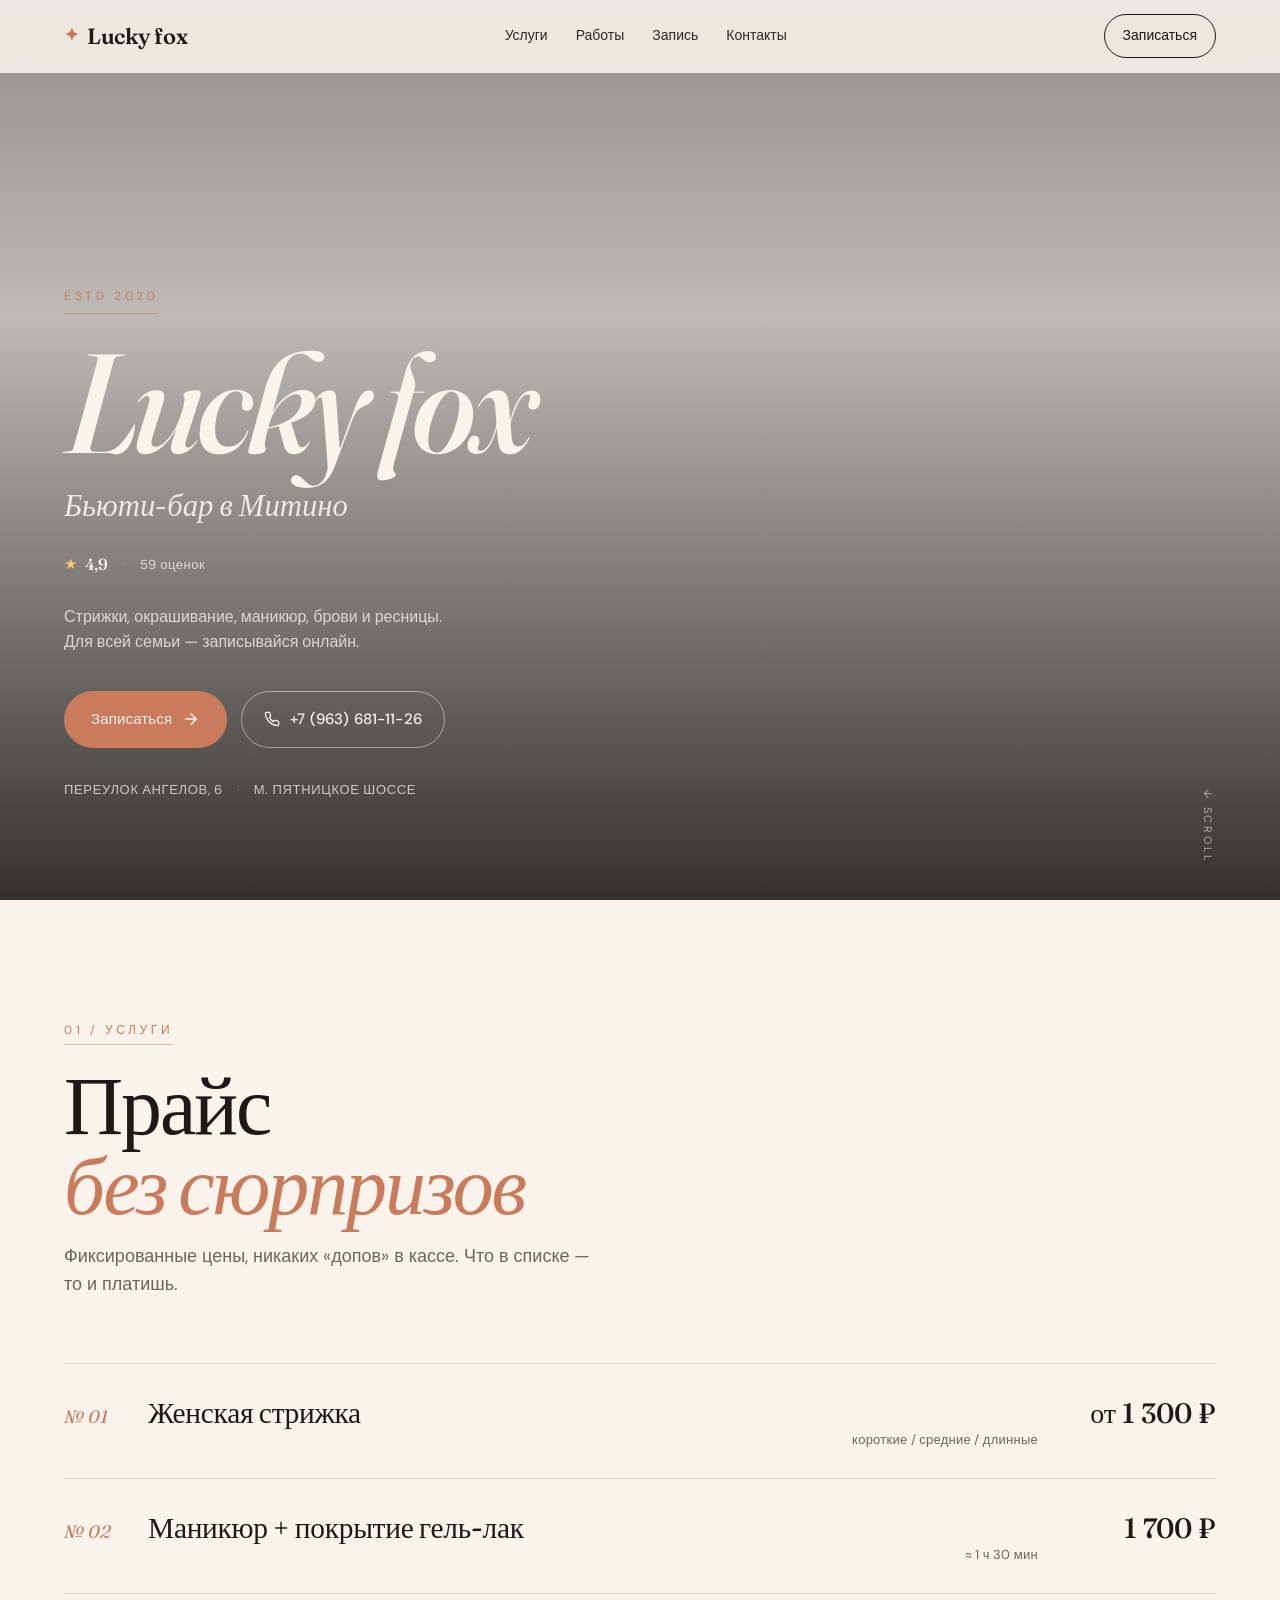
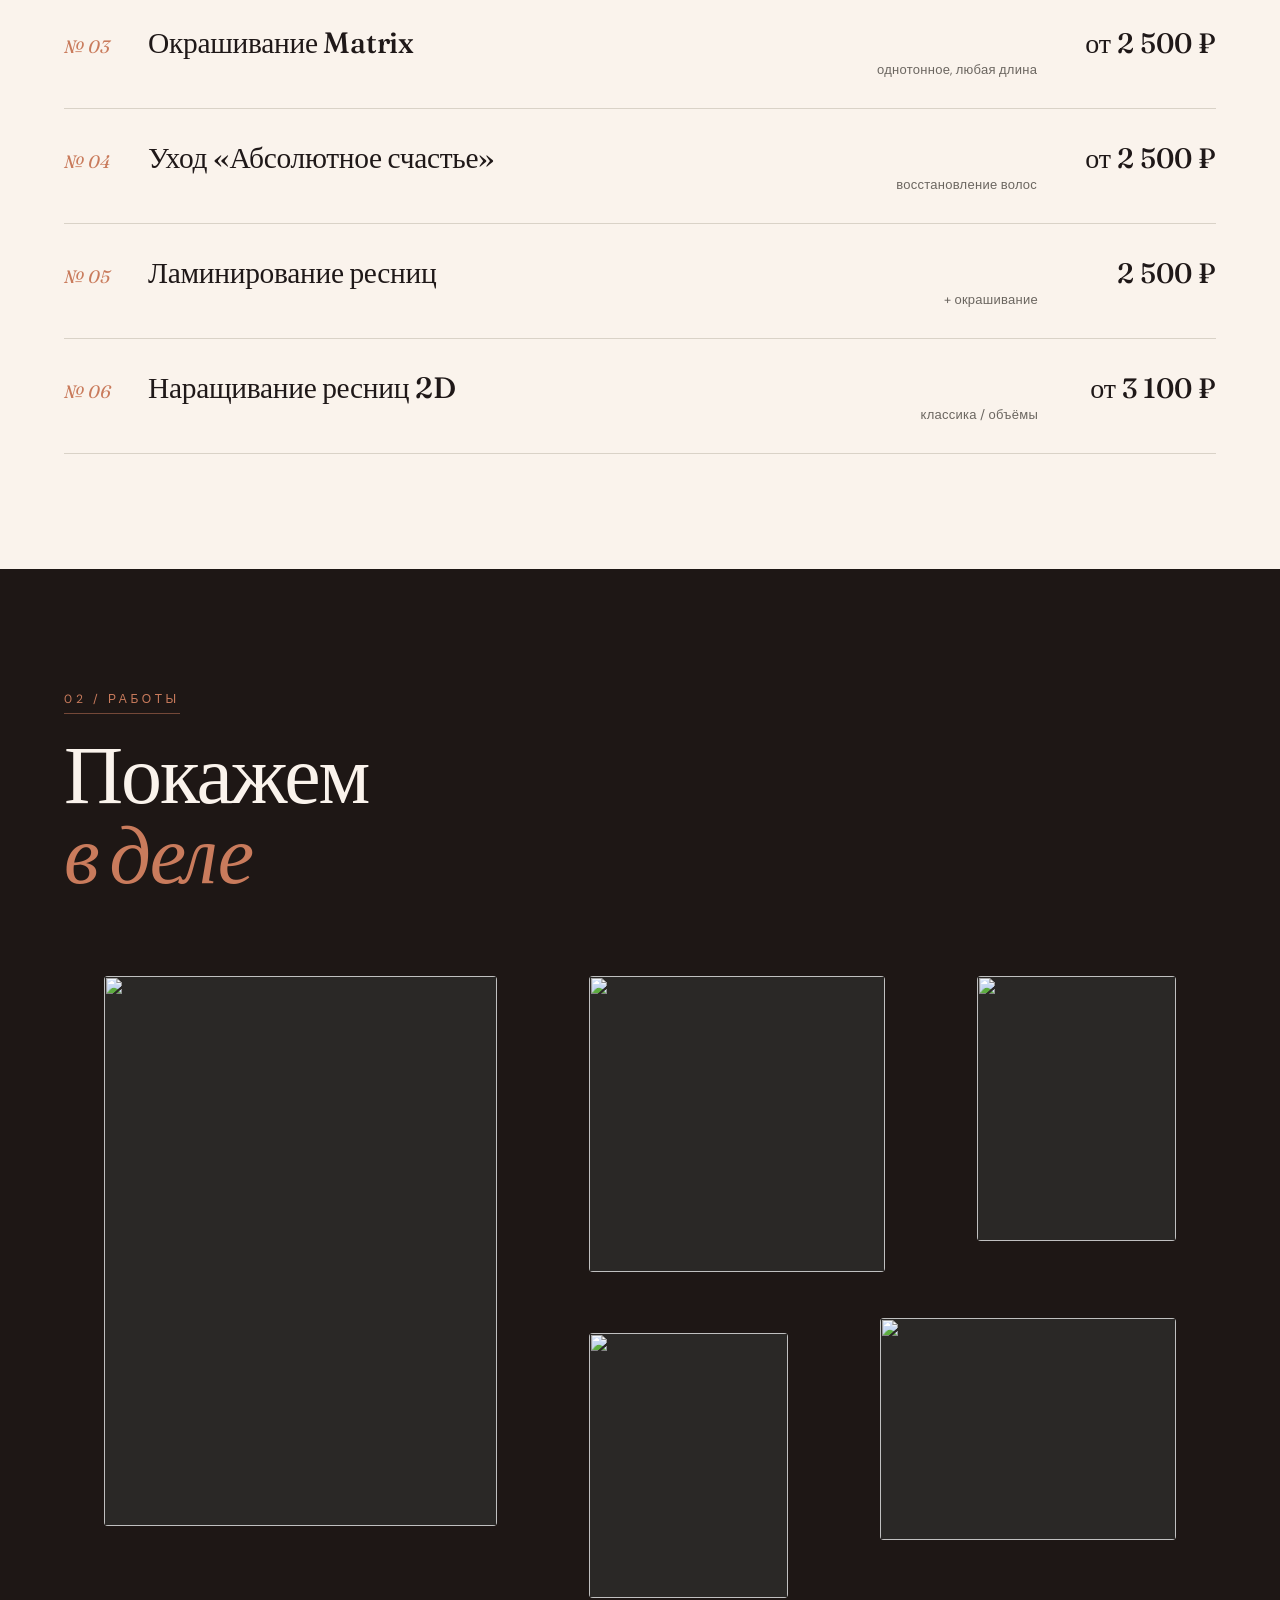
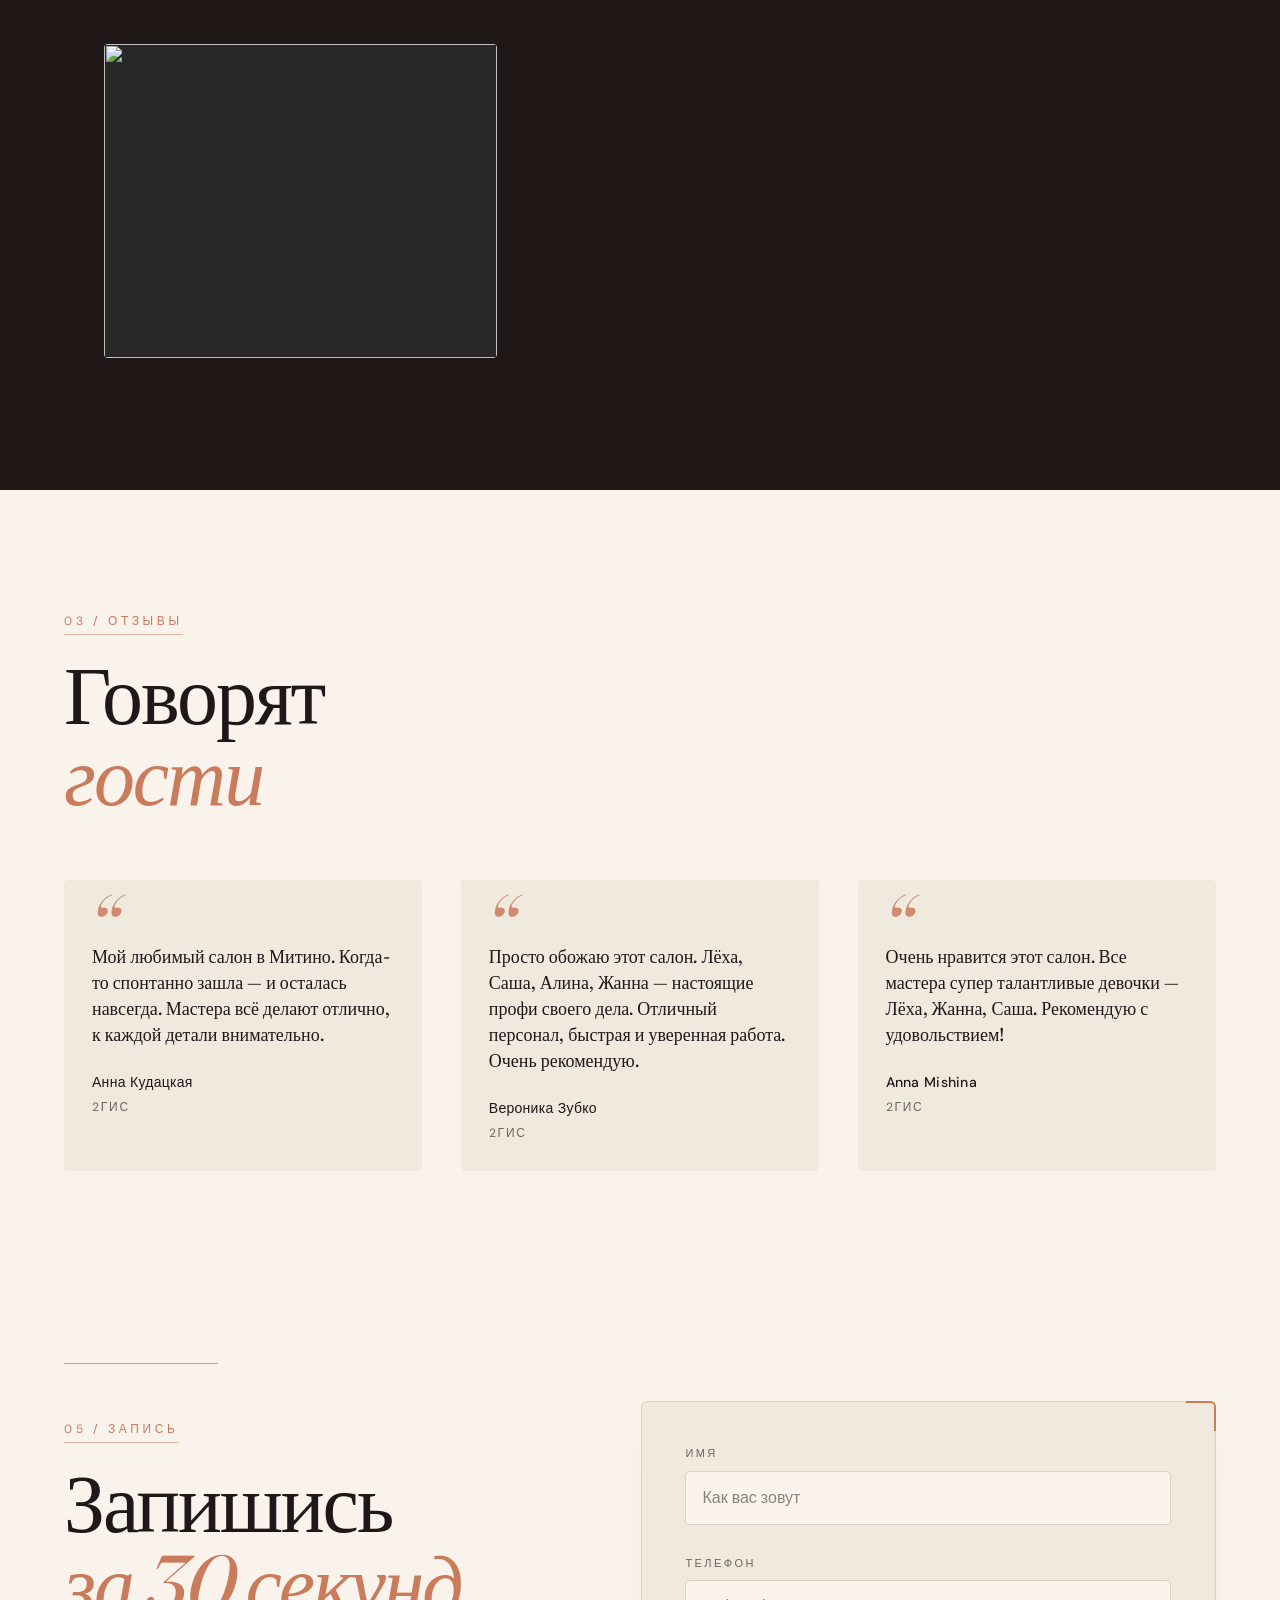
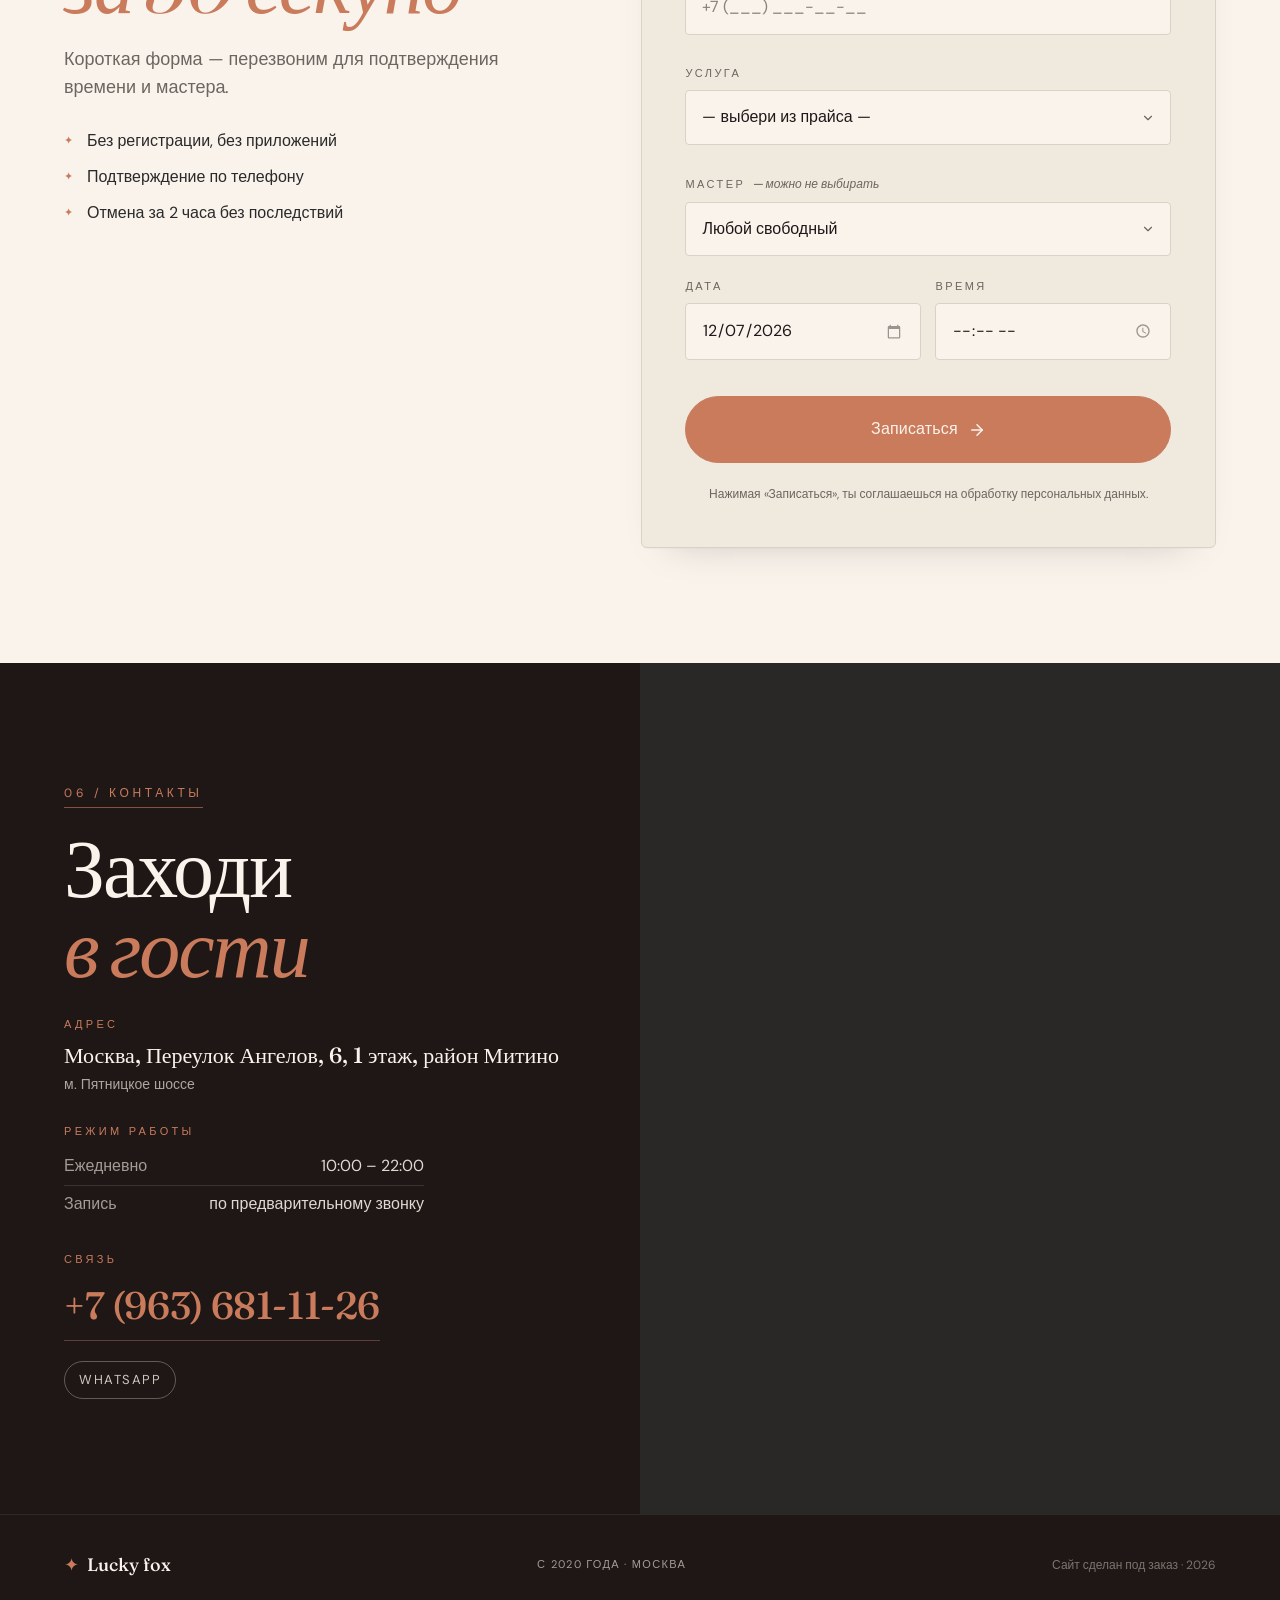
==== commit ef39d771: "Fix address (Переулок Ангелов, 6), update map with exact coords, bump reviews to 59" ====
--- a/lucky-fox.html
+++ b/lucky-fox.html
@@ -1170,7 +1170,7 @@
   // === Trust badge на hero ===
   trust: {
     rating: "4,9",
-    review_count: "37",
+    review_count: "59",
     review_label: "оценок",
     award: "",                               // ⚠️ если есть награды — добавить
   },
@@ -1226,16 +1226,17 @@
   masters: [],
 
   // === Адрес и режим ===
-  address: "Москва, ул. Пермских Авиаторов, 2 этаж, район Митино",
-  address_short: "ул. Пермских Авиаторов",
-  metro: "м. Митино / Пятницкое шоссе",
+  address: "Москва, Переулок Ангелов, 6, 1 этаж, район Митино",
+  address_short: "Переулок Ангелов, 6",
+  metro: "м. Пятницкое шоссе",
   hours: [
     { days: "Ежедневно", time: "10:00 – 22:00" },
     { days: "Запись",    time: "по предварительному звонку" },
   ],
 
   // === Карта ===
-  map_embed_src: "https://yandex.ru/map-widget/v1/?text=Москва%2C+улица+Пермских+Авиаторов",
+  // Координаты салона: 55.8531, 37.349 — точная метка на здании Lucky fox.
+  map_embed_src: "https://yandex.ru/map-widget/v1/?ll=37.349%2C55.8531&z=17&pt=37.349%2C55.8531%2Cpm2rdm",
 
   est_year: "2020",  // ⚠️ предположение — уточни у клиента или убери
 
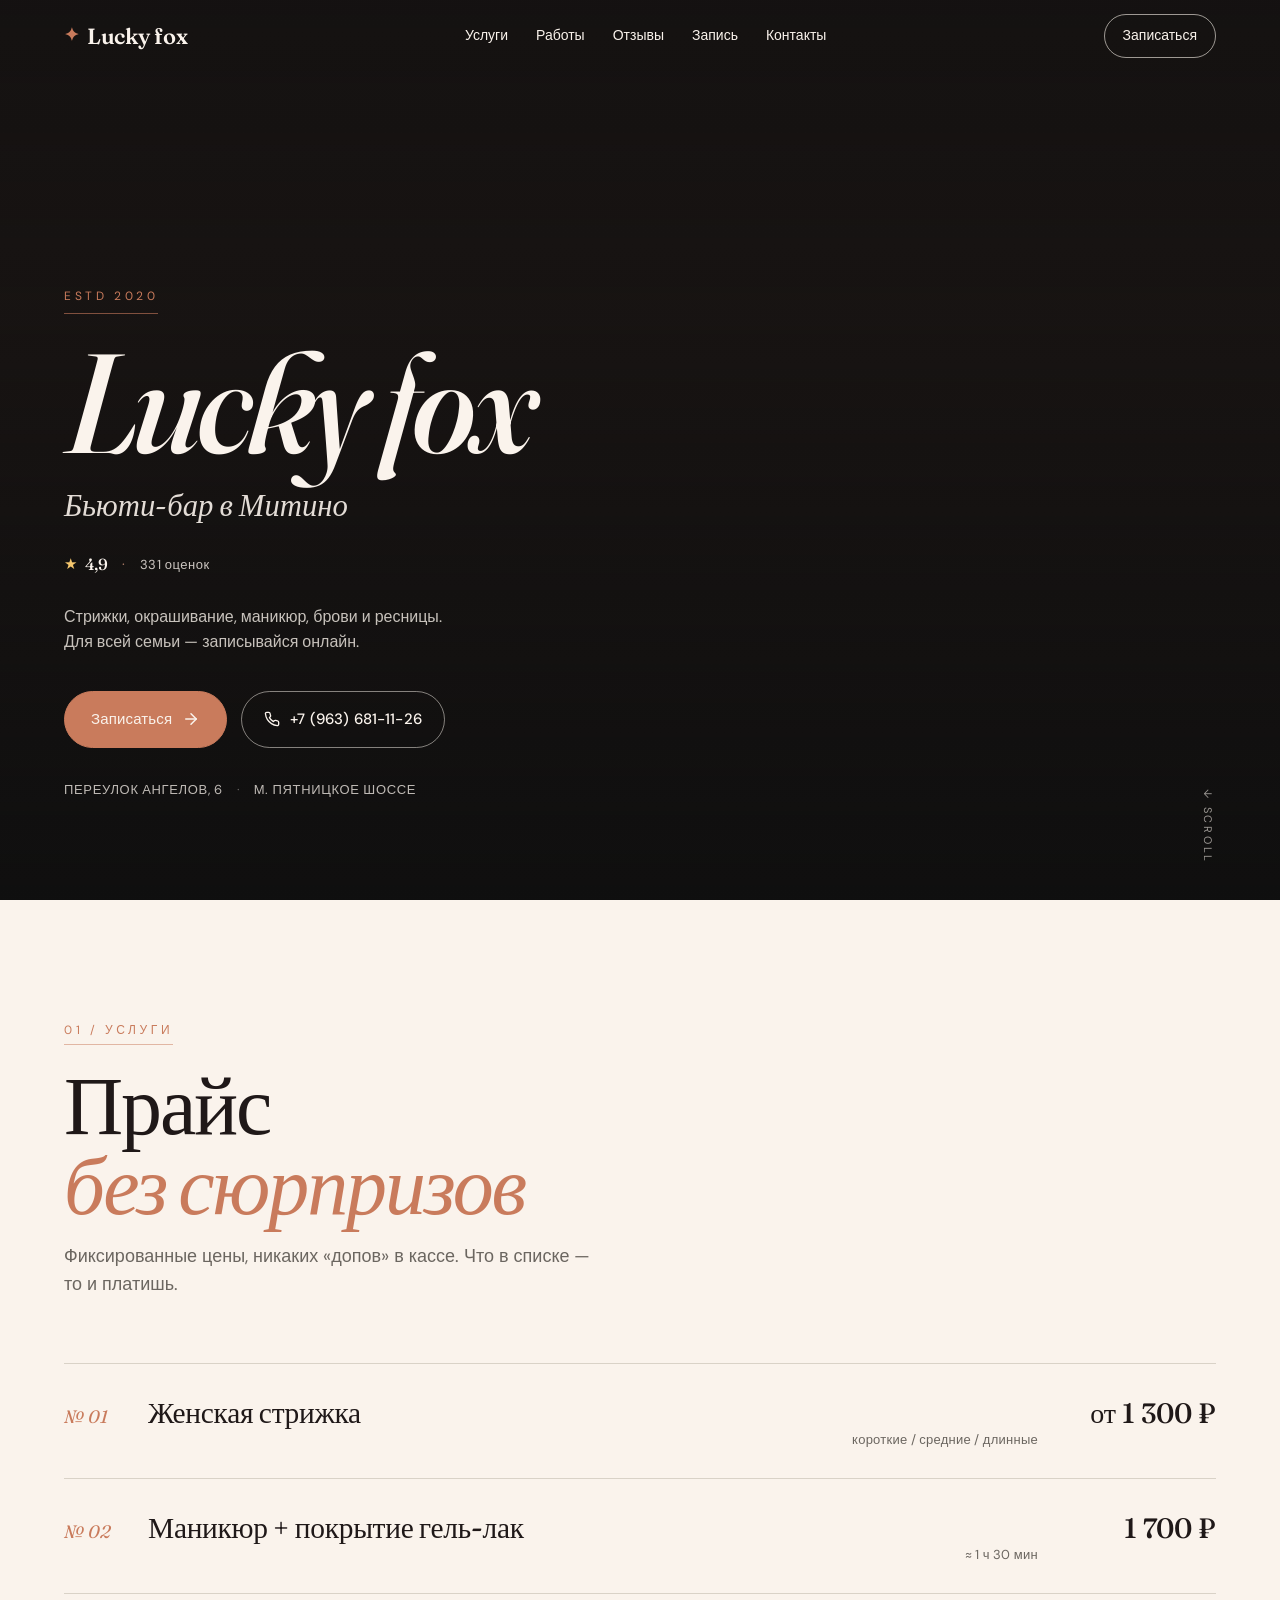
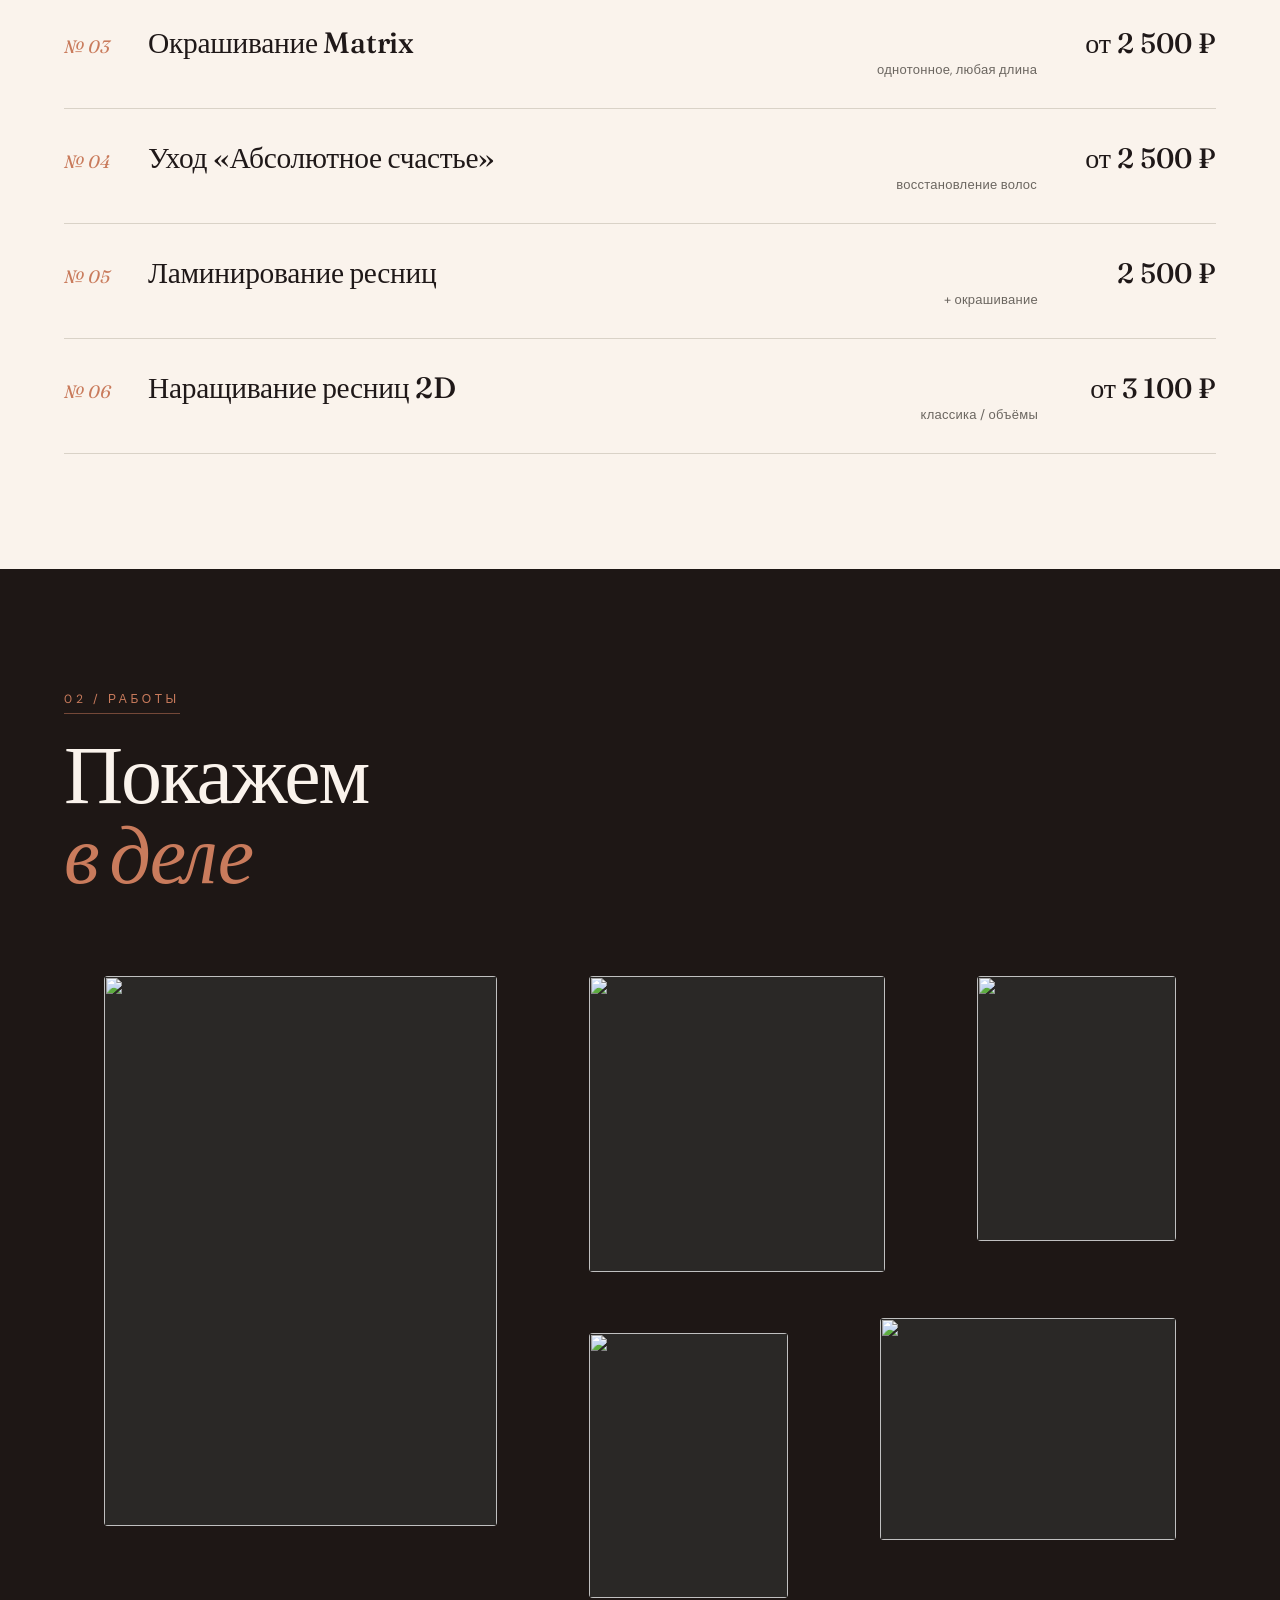
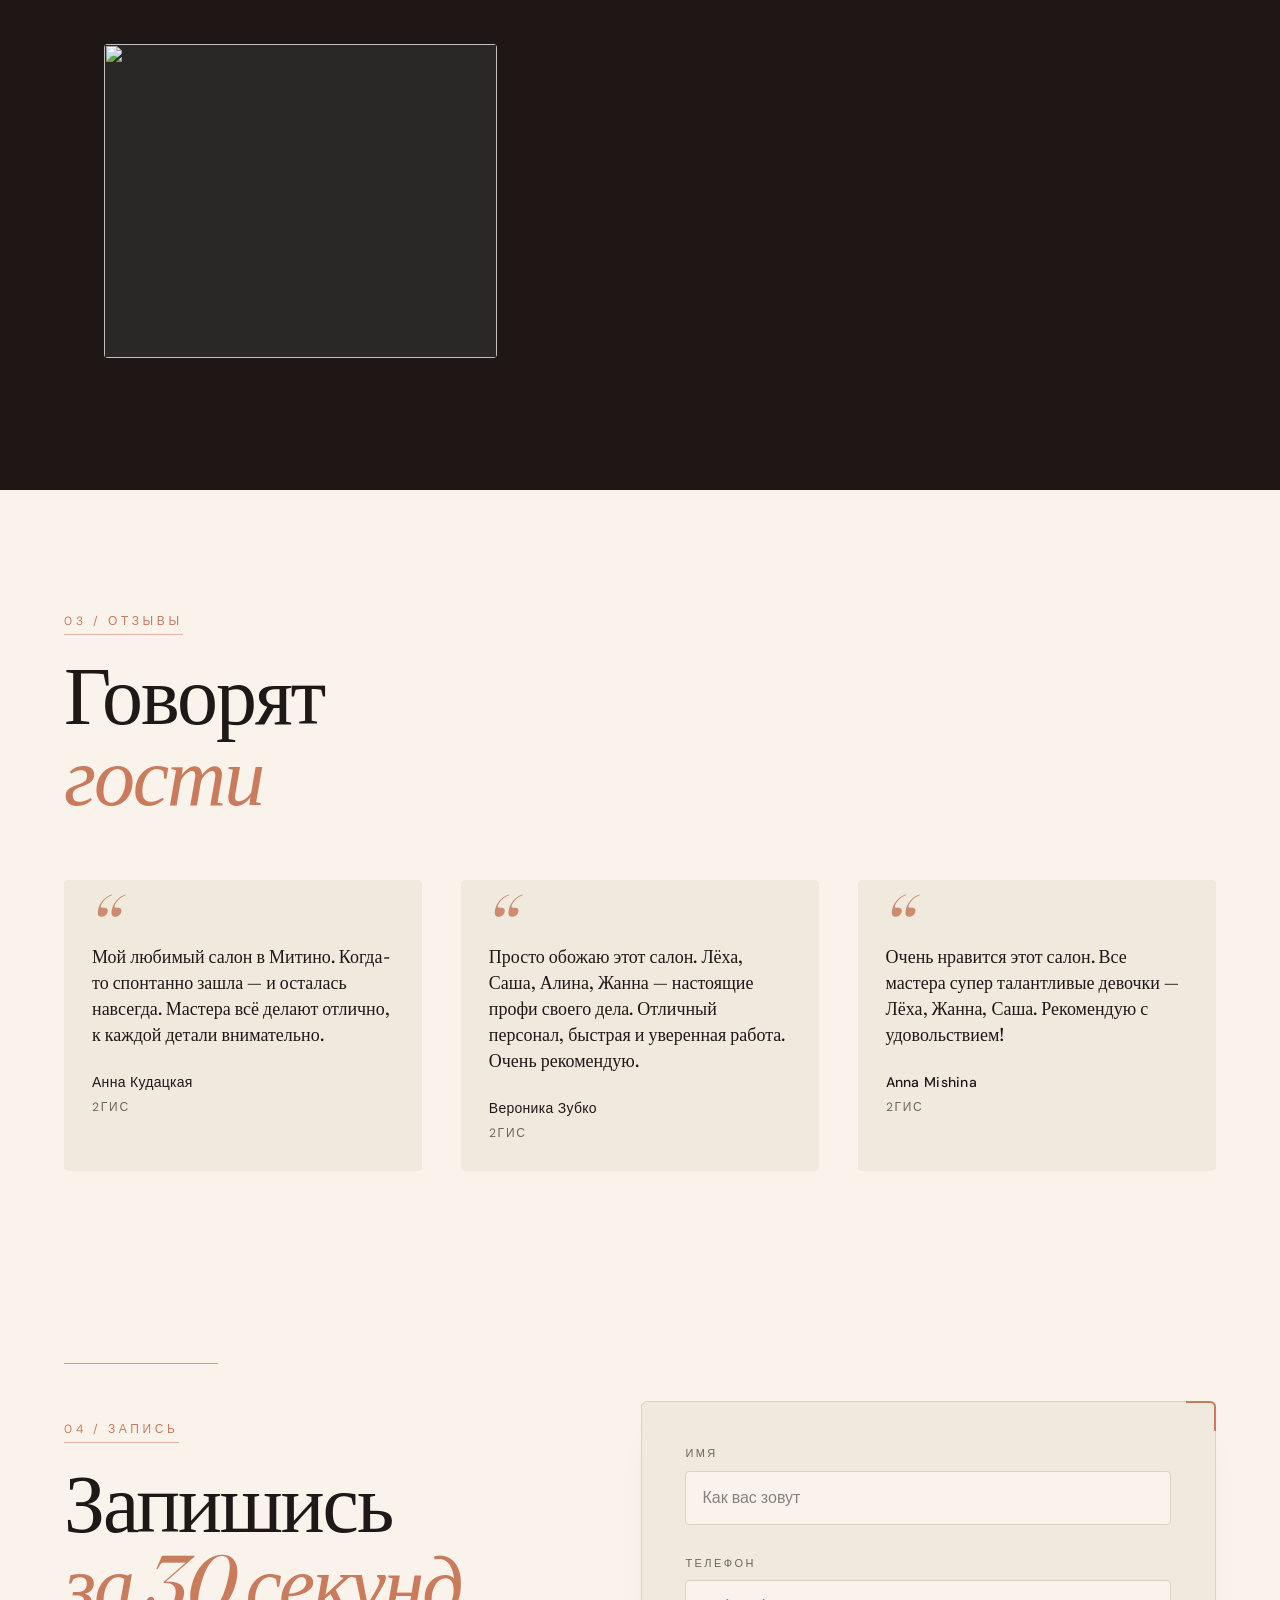
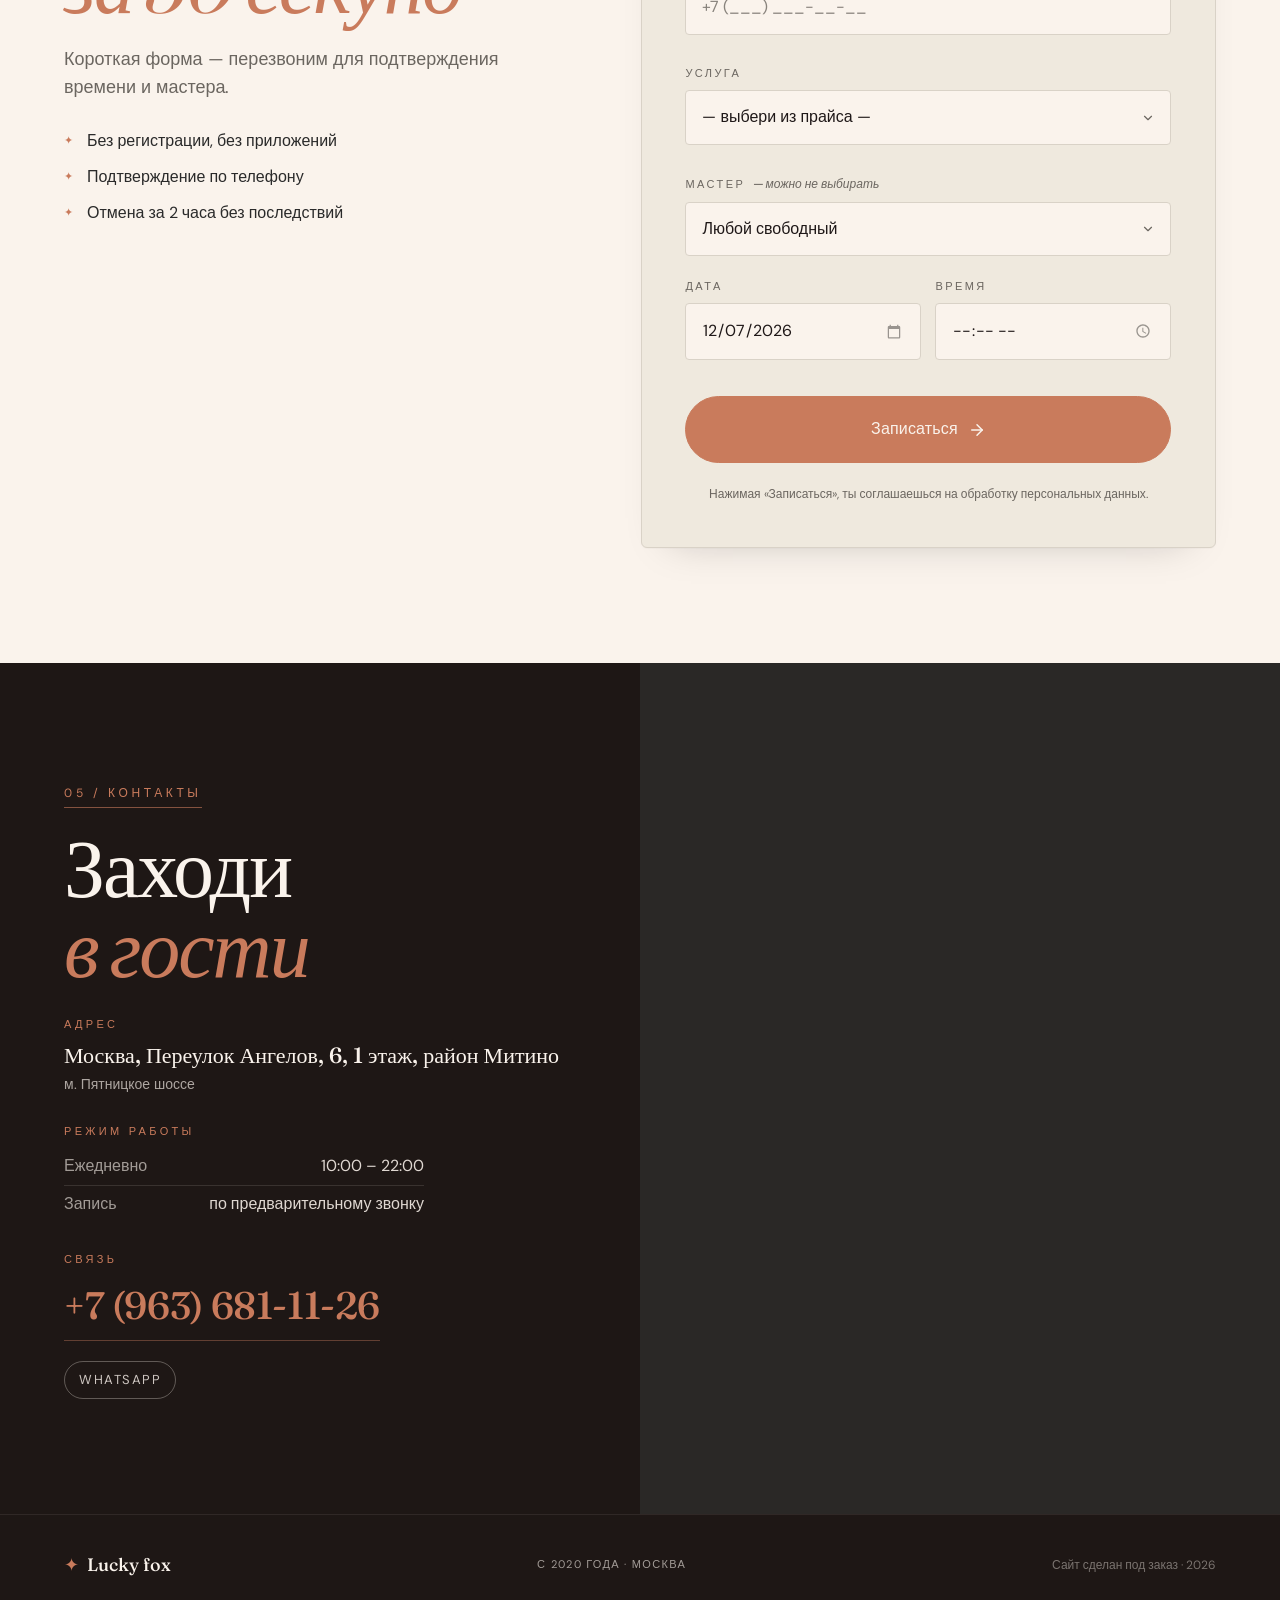
==== commit a0dffb59: "UX polish: dark body bg (iOS safe-area), transparent topbar over hero, stronger hero veil, font fall" ====
--- a/lucky-fox.html
+++ b/lucky-fox.html
@@ -5,6 +5,7 @@
   <meta name="viewport" content="width=device-width, initial-scale=1, viewport-fit=cover" />
   <title data-bind="title">Барбершоп</title>
   <meta name="description" content="" data-bind="meta_description" />
+  <meta name="theme-color" content="#1E1715" />
 
   <link rel="preconnect" href="https://fonts.googleapis.com" />
   <link rel="preconnect" href="https://fonts.gstatic.com" crossorigin />
@@ -32,8 +33,8 @@
   --paper-dark: #1A1A1A;
   --paper-dark-soft: #2A2826;
 
-  /* Типографика */
-  --display: "Fraunces", "Times New Roman", serif;
+  /* Типографика — расширенный fallback, если Fraunces не загрузится (например, на iOS) */
+  --display: "Fraunces", "Iowan Old Style", "Cormorant Garamond", "Hoefler Text", "Georgia", "Times New Roman", serif;
   --body: "DM Sans", -apple-system, BlinkMacSystemFont, "Segoe UI", sans-serif;
 
   /* Ритм */
@@ -50,7 +51,8 @@
   font-size: 17px;
   line-height: 1.55;
   color: var(--ink);
-  background: var(--paper);
+  /* Тёмный фон под всем сайтом — чтобы iOS safe-area сверху/снизу не была белой */
+  background: var(--paper-dark);
   -webkit-font-smoothing: antialiased;
   text-rendering: optimizeLegibility;
 }
@@ -61,15 +63,33 @@
 /* ===== TOPBAR ===== */
 .topbar {
   position: fixed; top: 0; left: 0; right: 0; z-index: 50;
+  padding-top: max(14px, env(safe-area-inset-top));
+  padding-bottom: 14px;
+  padding-left: var(--section-px); padding-right: var(--section-px);
   display: flex; align-items: center; justify-content: space-between;
-  padding: 14px var(--section-px);
-  background: color-mix(in srgb, var(--paper) 88%, transparent);
+  /* Прозрачный над hero — фон появляется только при скролле */
+  background: transparent;
+  border-bottom: 1px solid transparent;
+  transition: background .25s, border-color .2s, padding .2s, backdrop-filter .25s;
+}
+.topbar.is-scrolled {
+  background: color-mix(in srgb, var(--paper) 92%, transparent);
   backdrop-filter: blur(12px);
   -webkit-backdrop-filter: blur(12px);
-  border-bottom: 1px solid transparent;
-  transition: border-color .2s, padding .2s;
-}
-.topbar.is-scrolled { border-bottom-color: var(--line); padding-top: 10px; padding-bottom: 10px; }
+  border-bottom-color: var(--line);
+  padding-top: max(10px, env(safe-area-inset-top));
+  padding-bottom: 10px;
+}
+/* Над hero (когда topbar прозрачный) текст белый, чтобы читался на фото */
+.topbar:not(.is-scrolled) .topbar__brand,
+.topbar:not(.is-scrolled) .topbar__nav a { color: var(--paper); }
+.topbar:not(.is-scrolled) .topbar__cta {
+  color: var(--paper);
+  border-color: color-mix(in srgb, var(--paper) 60%, transparent);
+}
+.topbar:not(.is-scrolled) .topbar__cta:hover {
+  background: var(--paper); color: var(--ink); border-color: var(--paper);
+}
 .topbar__brand {
   display: inline-flex; align-items: center; gap: 8px;
   font-family: var(--display); font-weight: 600; font-size: 22px;
@@ -116,9 +136,9 @@
   position: absolute; inset: 0;
   background: linear-gradient(
     180deg,
-    rgba(15,15,15,.45) 0%,
-    rgba(15,15,15,.25) 35%,
-    rgba(15,15,15,.85) 100%
+    rgba(15,15,15,.62) 0%,
+    rgba(15,15,15,.42) 35%,
+    rgba(15,15,15,.95) 100%
   );
 }
 .hero__inner {
@@ -403,16 +423,16 @@
 }
 .gallery__item:hover .gallery__img { transform: scale(1.04); }
 @media (max-width: 820px) {
-  .gallery { grid-template-columns: repeat(2, 1fr); gap: 8px; }
+  .gallery { grid-template-columns: repeat(2, 1fr); gap: 10px; }
   .gallery__item,
-  .gallery__item:nth-child(1),
-  .gallery__item:nth-child(2),
-  .gallery__item:nth-child(3),
-  .gallery__item:nth-child(4),
-  .gallery__item:nth-child(5),
-  .gallery__item:nth-child(6),
-  .gallery__item:nth-child(n+7) { grid-column: span 1; grid-row: auto; aspect-ratio: 4 / 5; margin-top: 0; }
+  .gallery__item:nth-child(n+7) { grid-column: span 1; grid-row: auto; margin-top: 0; aspect-ratio: 4 / 5; }
+  /* Намеренный «масонри-ритм» — разные пропорции и небольшие сдвиги, чтобы плитка не была линейкой */
   .gallery__item:nth-child(1) { grid-column: 1 / -1; aspect-ratio: 5 / 4; }
+  .gallery__item:nth-child(2) { aspect-ratio: 3 / 4; }
+  .gallery__item:nth-child(3) { aspect-ratio: 1 / 1; margin-top: 24px; }
+  .gallery__item:nth-child(4) { aspect-ratio: 5 / 6; }
+  .gallery__item:nth-child(5) { aspect-ratio: 4 / 5; margin-top: 18px; }
+  .gallery__item:nth-child(6) { aspect-ratio: 3 / 4; }
 }
 
 /* ===== REVIEWS ===== */
@@ -883,6 +903,7 @@
     <nav class="topbar__nav">
       <a href="#services">Услуги</a>
       <a href="#gallery">Работы</a>
+      <a href="#reviews">Отзывы</a>
       <a href="#masters">Мастера</a>
       <a href="#booking">Запись</a>
       <a href="#contacts">Контакты</a>
@@ -1170,7 +1191,7 @@
   // === Trust badge на hero ===
   trust: {
     rating: "4,9",
-    review_count: "59",
+    review_count: "331",                     // 59 в 2ГИС + 272 на Яндекс.Картах
     review_label: "оценок",
     award: "",                               // ⚠️ если есть награды — добавить
   },
@@ -1235,8 +1256,8 @@
   ],
 
   // === Карта ===
-  // Координаты салона: 55.8531, 37.349 — точная метка на здании Lucky fox.
-  map_embed_src: "https://yandex.ru/map-widget/v1/?ll=37.349%2C55.8531&z=17&pt=37.349%2C55.8531%2Cpm2rdm",
+  // Координаты салона: 55.8531, 37.3485 — точная метка на здании Lucky fox.
+  map_embed_src: "https://yandex.ru/map-widget/v1/?ll=37.3485%2C55.8531&z=17&pt=37.3485%2C55.8531%2Cpm2rdm",
 
   est_year: "2020",  // ⚠️ предположение — уточни у клиента или убери
 
@@ -1403,6 +1424,19 @@
     const navMasters = document.querySelector('.topbar__nav a[href="#masters"]');
     if (navMasters) navMasters.style.display = "none";
   }
+
+  // === 11b) Авто-перенумерация «01 / …» по видимым секциям ===
+  // Если какая-то секция скрыта (например, «Мастера» без фото),
+  // номера у оставшихся идут подряд, без пропусков.
+  const visibleEyebrows = Array.from(document.querySelectorAll(".section .eyebrow"))
+    .filter((el) => {
+      const sec = el.closest(".section");
+      return sec && getComputedStyle(sec).display !== "none";
+    });
+  visibleEyebrows.forEach((el, i) => {
+    const num = String(i + 1).padStart(2, "0");
+    el.textContent = el.textContent.replace(/^\s*\d+\s*\/\s*/, `${num} / `);
+  });
 
   // === 12) Часы работы ===
   const hoursEl = document.getElementById("hours-list");
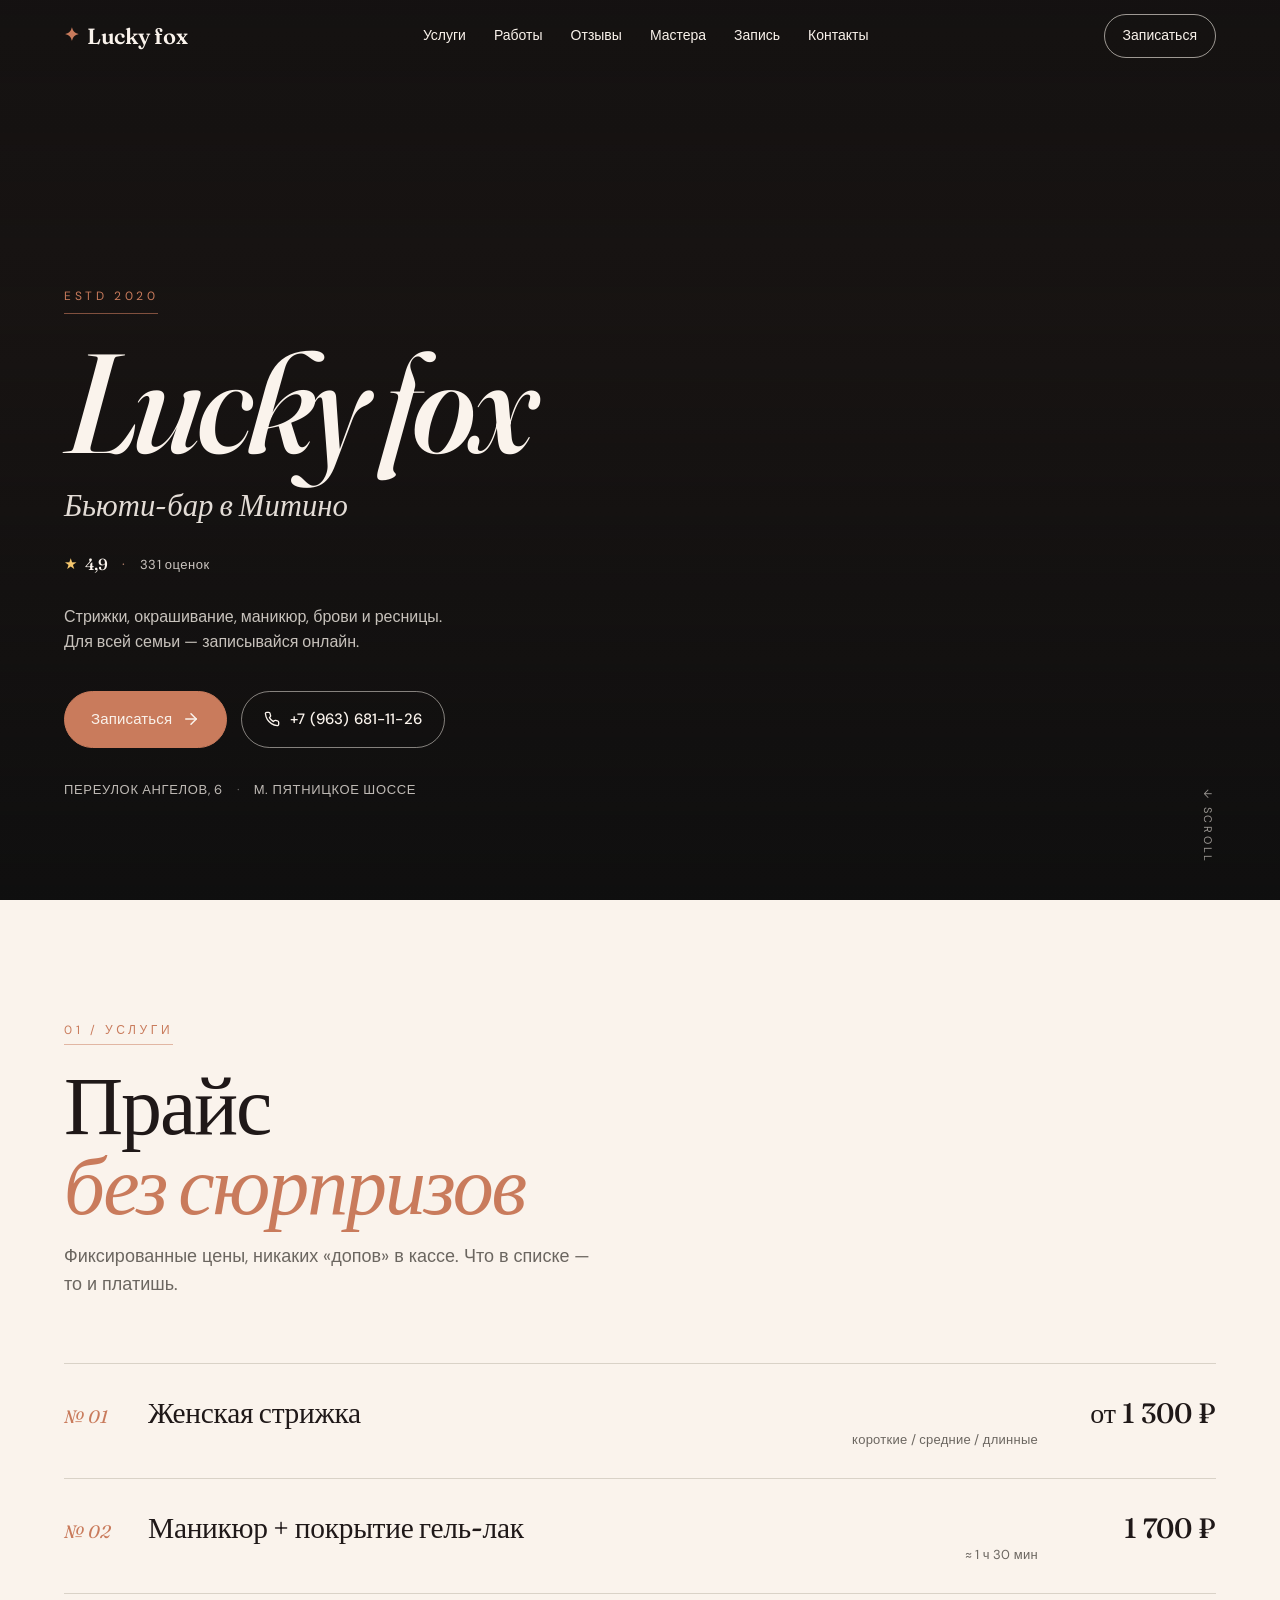
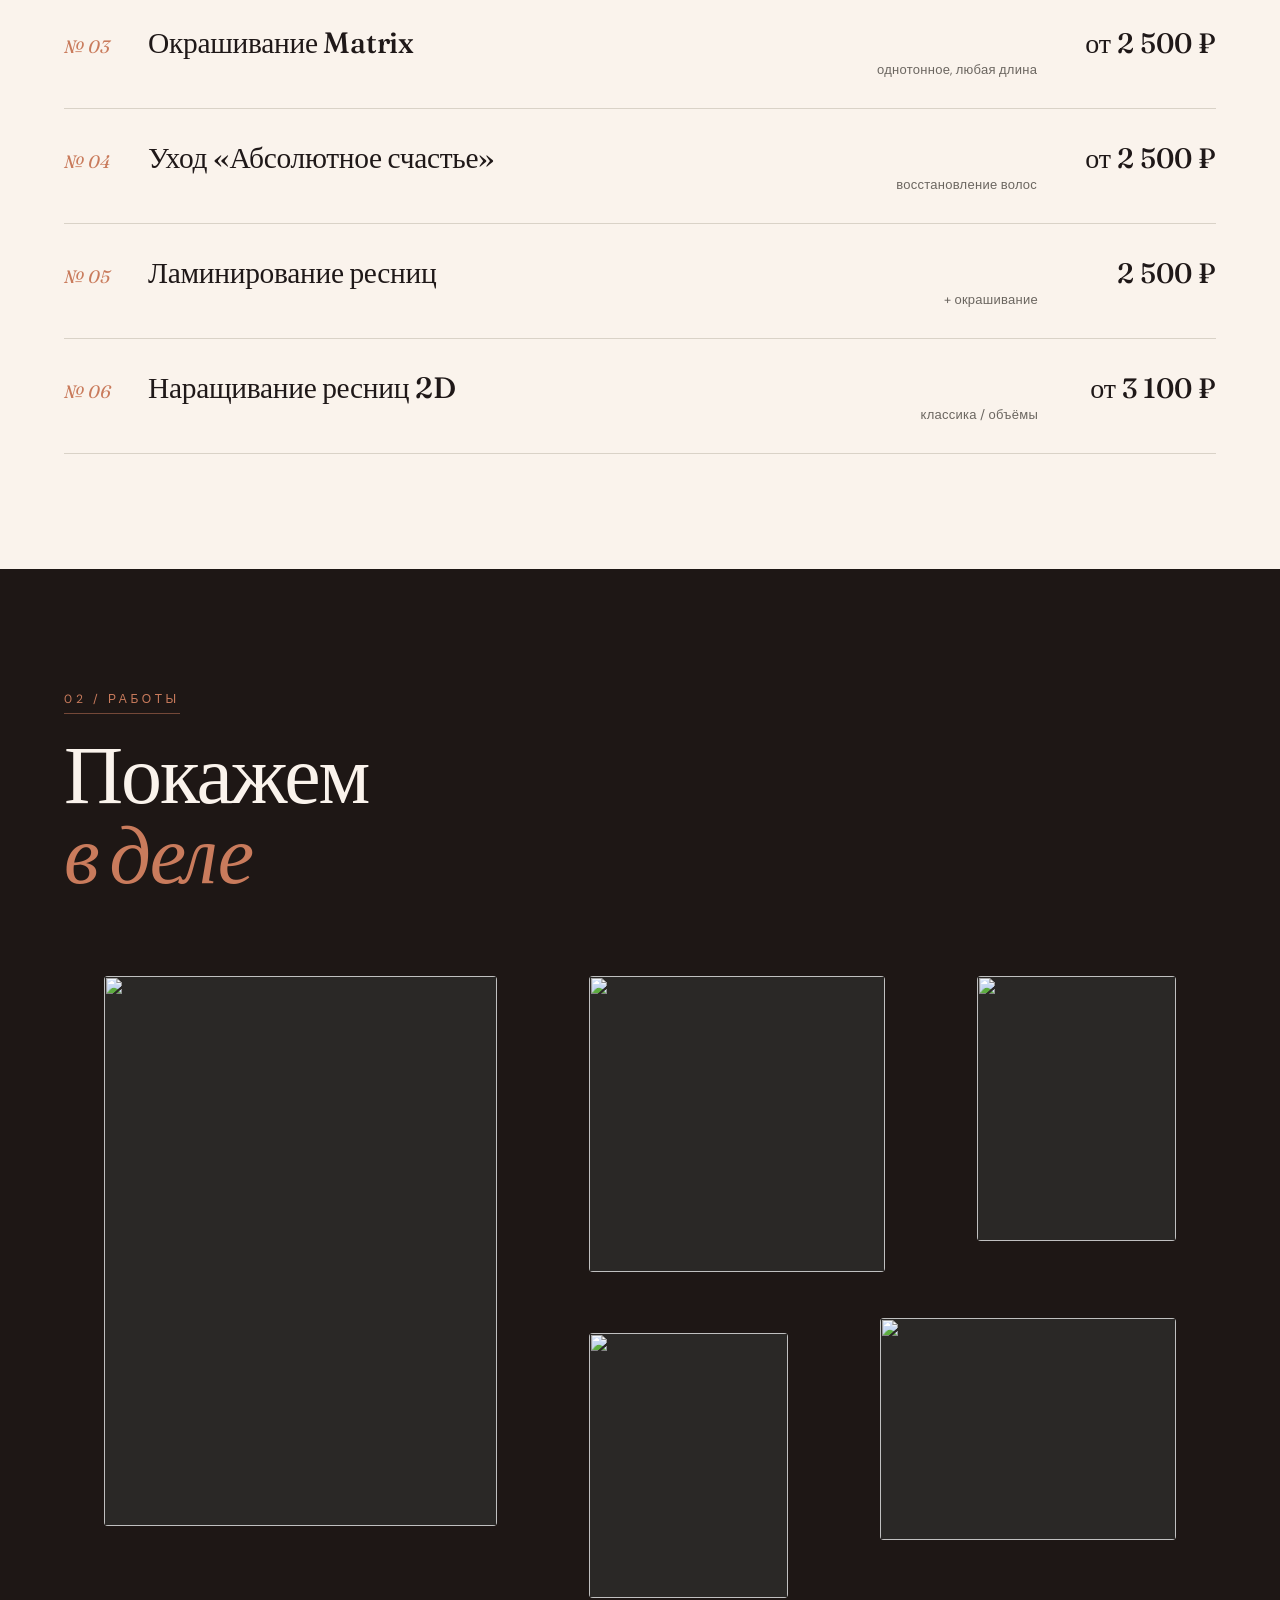
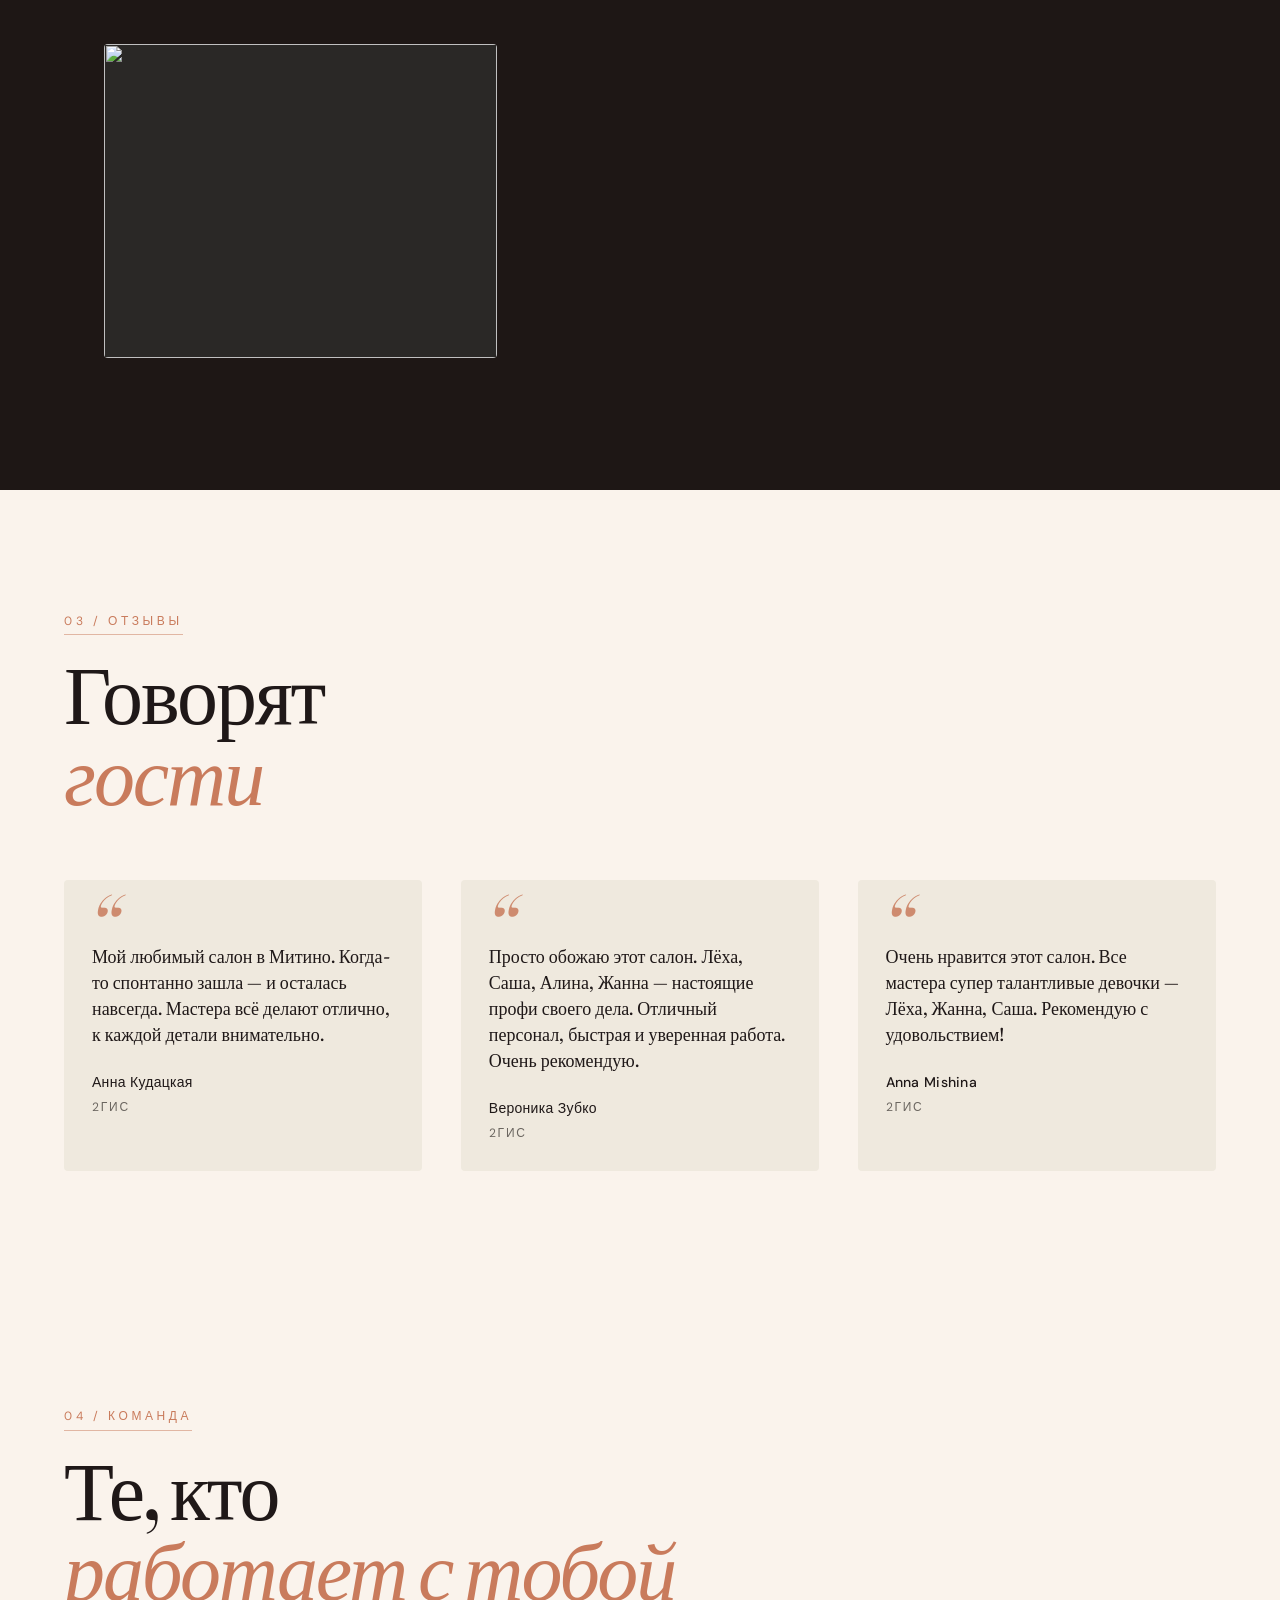
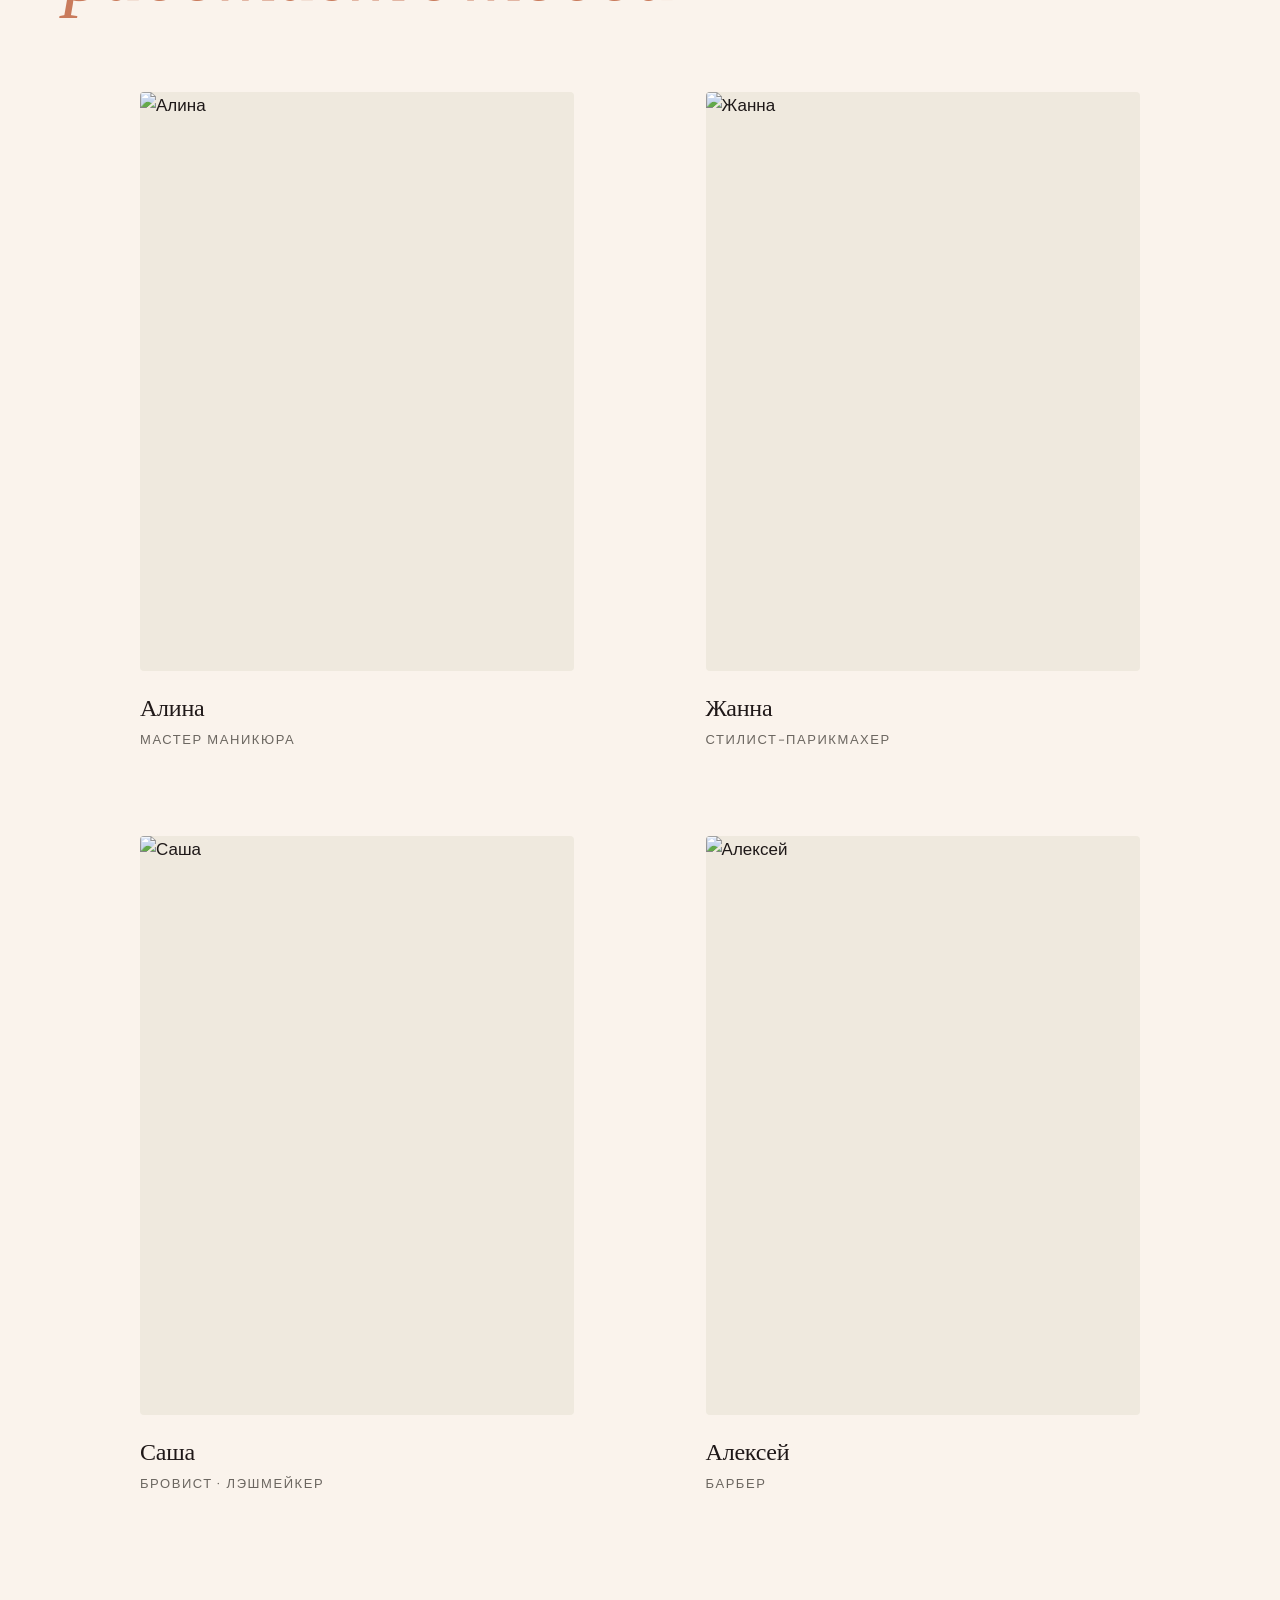
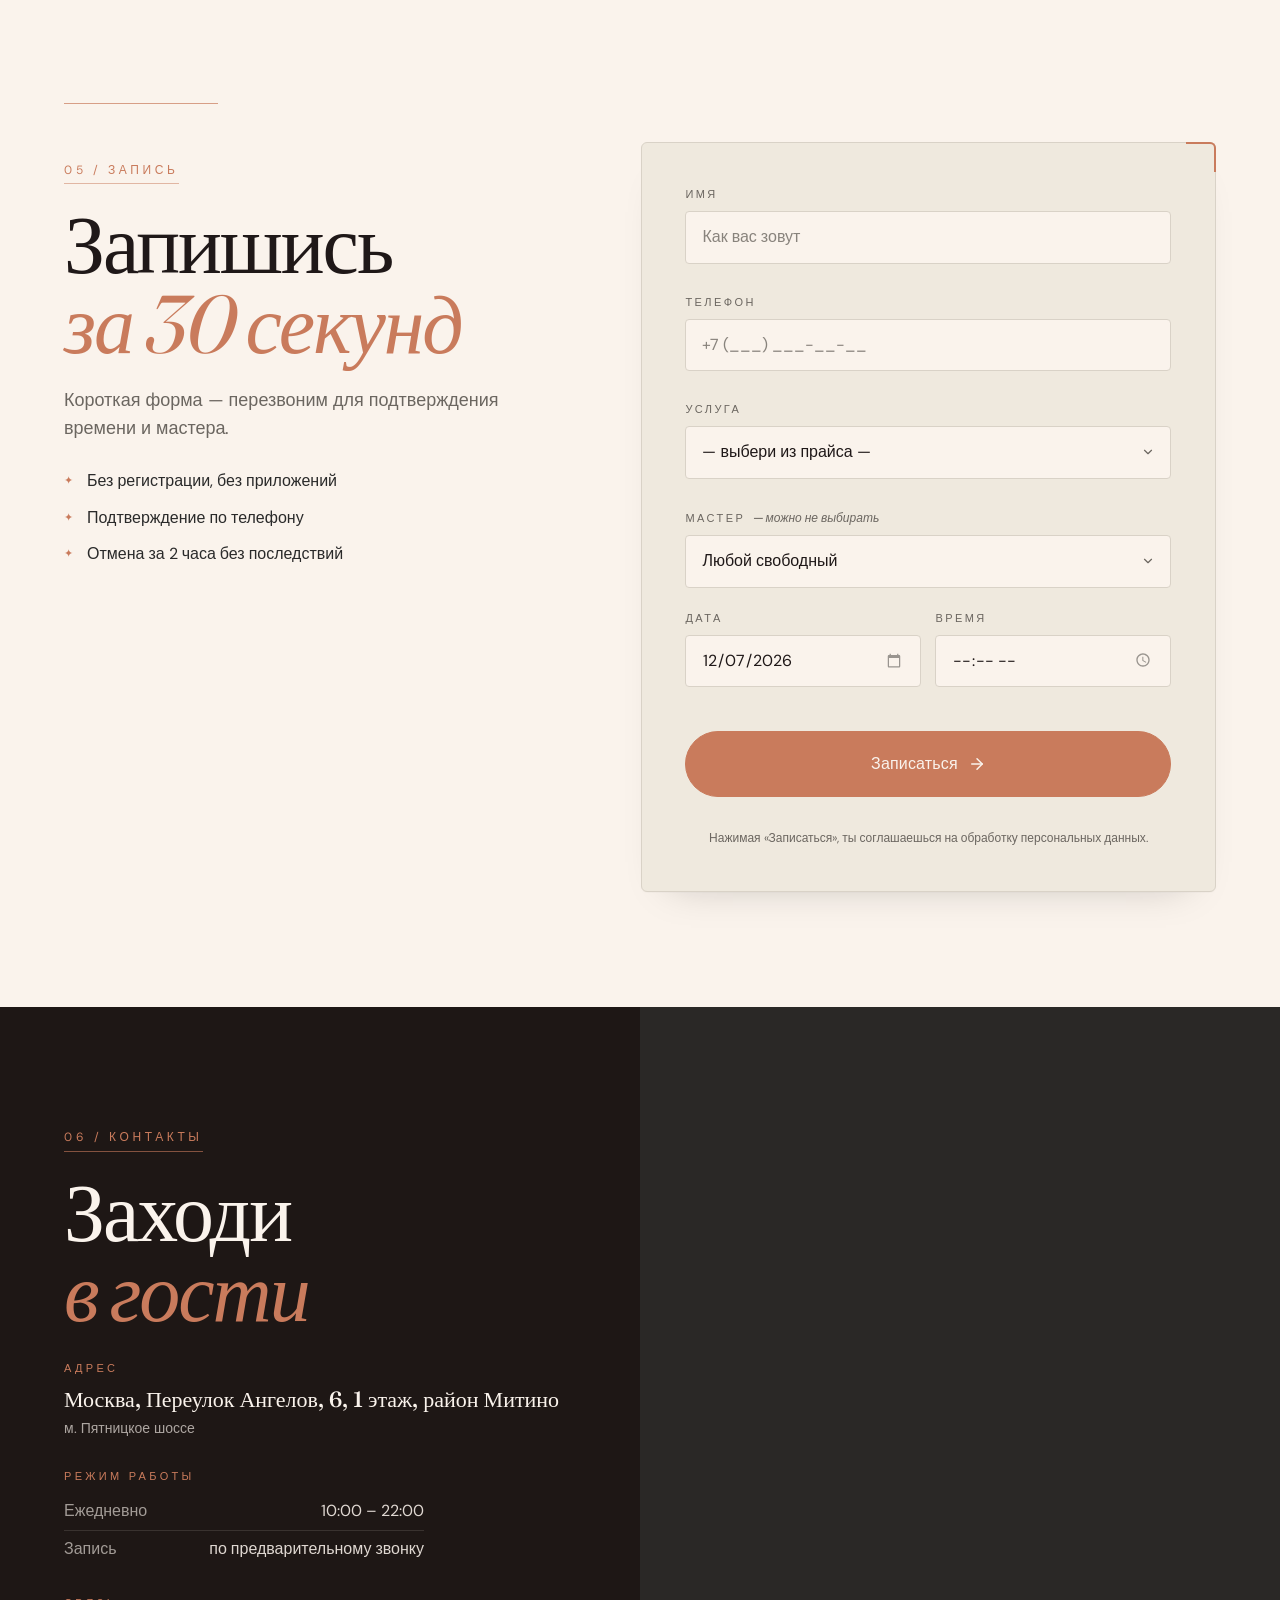
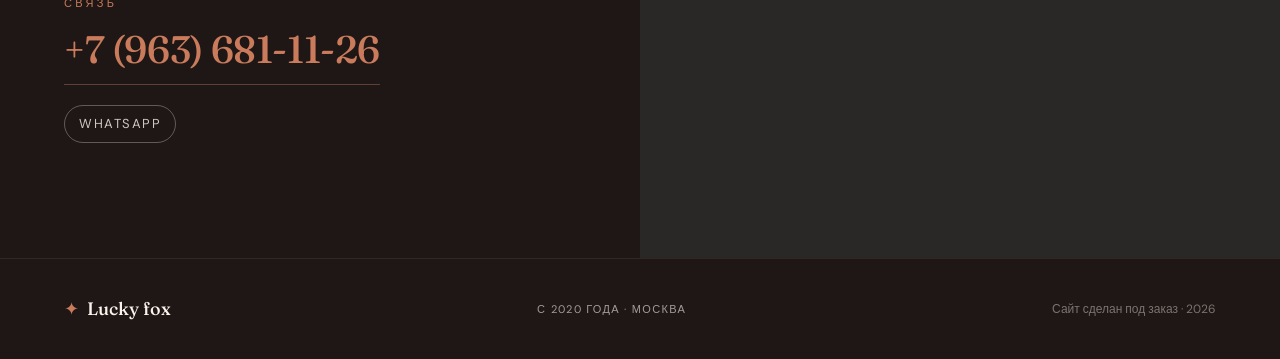
==== commit b3164056: "Masters: 2×2 grid on desktop; cache-busters ?v=2 на ассеты (фикс залипания iOS Safari)" ====
--- a/lucky-fox.html
+++ b/lucky-fox.html
@@ -483,10 +483,11 @@
 
 /* ===== MASTERS ===== */
 .masters {
-  max-width: var(--max-w); margin: 0 auto;
+  max-width: 1080px;            /* чуть уже — чтобы 2 колонки выглядели плотнее */
+  margin: 0 auto;
   display: grid;
-  grid-template-columns: repeat(3, 1fr);
-  gap: clamp(20px, 3vw, 56px);
+  grid-template-columns: repeat(2, 1fr);
+  gap: clamp(28px, 4vw, 64px);
 }
 .master__photo-wrap {
   aspect-ratio: 3 / 4;
@@ -513,7 +514,6 @@
   text-transform: uppercase;
   color: var(--muted);
 }
-@media (max-width: 820px) { .masters { grid-template-columns: repeat(2, 1fr); } }
 @media (max-width: 480px) { .masters { grid-template-columns: 1fr; } }
 
 /* ===== CONTACTS ===== */
@@ -703,16 +703,26 @@
   font: inherit;
   font-family: var(--body);
   font-size: 16px;
+  line-height: 1.4;
   color: var(--ink);
   background: var(--paper);
   border: 1px solid var(--line);
   border-radius: 4px;
   padding: 14px 16px;
   width: 100%;
+  min-height: 52px;
+  box-sizing: border-box;
   outline: none;
   transition: border-color .15s, background .15s, box-shadow .15s;
   -webkit-appearance: none;
   appearance: none;
+}
+/* Фикс iOS Safari: пустой <input type="time"> схлопывается по высоте,
+   из-за чего «Дата» и «Время» оказывались разными. Жёстко уравниваем. */
+input[type="time"].field__input,
+input[type="date"].field__input {
+  height: 52px;
+  line-height: 22px;
 }
 .field__input::placeholder { color: color-mix(in srgb, var(--muted) 80%, transparent); }
 .field__input:hover { border-color: color-mix(in srgb, var(--accent) 50%, var(--line)); }
@@ -764,9 +774,11 @@
 input[type="date"]:hover::-webkit-calendar-picker-indicator,
 input[type="time"]:hover::-webkit-calendar-picker-indicator { opacity: 1; }
 
-/* CTA подача — pulse-эффект на десктопе, привлекает внимание без агрессии */
+/* CTA подача — pulse-эффект, привлекает внимание без агрессии.
+   Запас по вертикали (margin) — чтобы свечение не упиралось в края формы. */
 .btn--book {
-  margin-top: 6px;
+  margin-top: 14px;
+  margin-bottom: 10px;
   position: relative;
 }
 .btn--book::after {
@@ -781,8 +793,8 @@
 }
 @keyframes btnPulse {
   0%   { opacity: .55; transform: scale(1); }
-  70%  { opacity: 0;   transform: scale(1.08); }
-  100% { opacity: 0;   transform: scale(1.08); }
+  70%  { opacity: 0;   transform: scale(1.05); }
+  100% { opacity: 0;   transform: scale(1.05); }
 }
 .btn--book.is-loading::after,
 .btn--book:hover::after { display: none; }
@@ -871,7 +883,9 @@
 
 /* ===== FAB (плавающая кнопка записи) ===== */
 .fab {
-  position: fixed; right: 16px; bottom: 16px;
+  position: fixed; right: 16px;
+  /* Подняли выше safe-area iOS, чтобы тень не упиралась в URL-бар Safari */
+  bottom: max(20px, calc(env(safe-area-inset-bottom) + 16px));
   z-index: 60;
   display: none;
   align-items: center; gap: 10px;
@@ -879,12 +893,12 @@
   background: var(--accent);
   color: var(--paper);
   border-radius: 999px;
-  box-shadow: 0 10px 30px rgba(184, 131, 90, .35), 0 4px 10px rgba(0,0,0,.15);
+  /* Чуть сократил тень — менее размашистая, не «обрезается» о край экрана */
+  box-shadow: 0 8px 20px rgba(184, 131, 90, .35), 0 2px 6px rgba(0,0,0,.15);
   font-family: var(--display);
   font-weight: 500;
   font-size: 15px;
   transition: transform .15s, background .15s;
-  padding-bottom: max(14px, env(safe-area-inset-bottom));
 }
 .fab:active { transform: scale(.97); background: var(--accent-dark); }
 @media (max-width: 900px) {
@@ -1243,8 +1257,31 @@
   ],
 
   // === Мастера ===
-  // Пока клиент не пришлёт фото — массив пуст, секция автоматически скрывается.
-  masters: [],
+  // ⚠️ Сейчас stock-фото и имена сгенерированы — заменим на реальных мастеров,
+  // когда клиент пришлёт фото и подтвердит специализации.
+  // Имена взяты из отзывов: Алина, Жанна, Саша, Лёха.
+  masters: [
+    {
+      name: "Алина",
+      role: "Мастер маникюра",
+      photo: "https://images.unsplash.com/photo-1494790108377-be9c29b29330?w=600&q=85",
+    },
+    {
+      name: "Жанна",
+      role: "Стилист-парикмахер",
+      photo: "https://images.unsplash.com/photo-1554151228-14d9def656e4?w=600&q=85",
+    },
+    {
+      name: "Саша",
+      role: "Бровист · лэшмейкер",
+      photo: "https://images.unsplash.com/photo-1544005313-94ddf0286df2?w=600&q=85",
+    },
+    {
+      name: "Алексей",
+      role: "Барбер",
+      photo: "https://images.unsplash.com/photo-1500648767791-00dcc994a43e?w=600&q=85",
+    },
+  ],
 
   // === Адрес и режим ===
   address: "Москва, Переулок Ангелов, 6, 1 этаж, район Митино",
